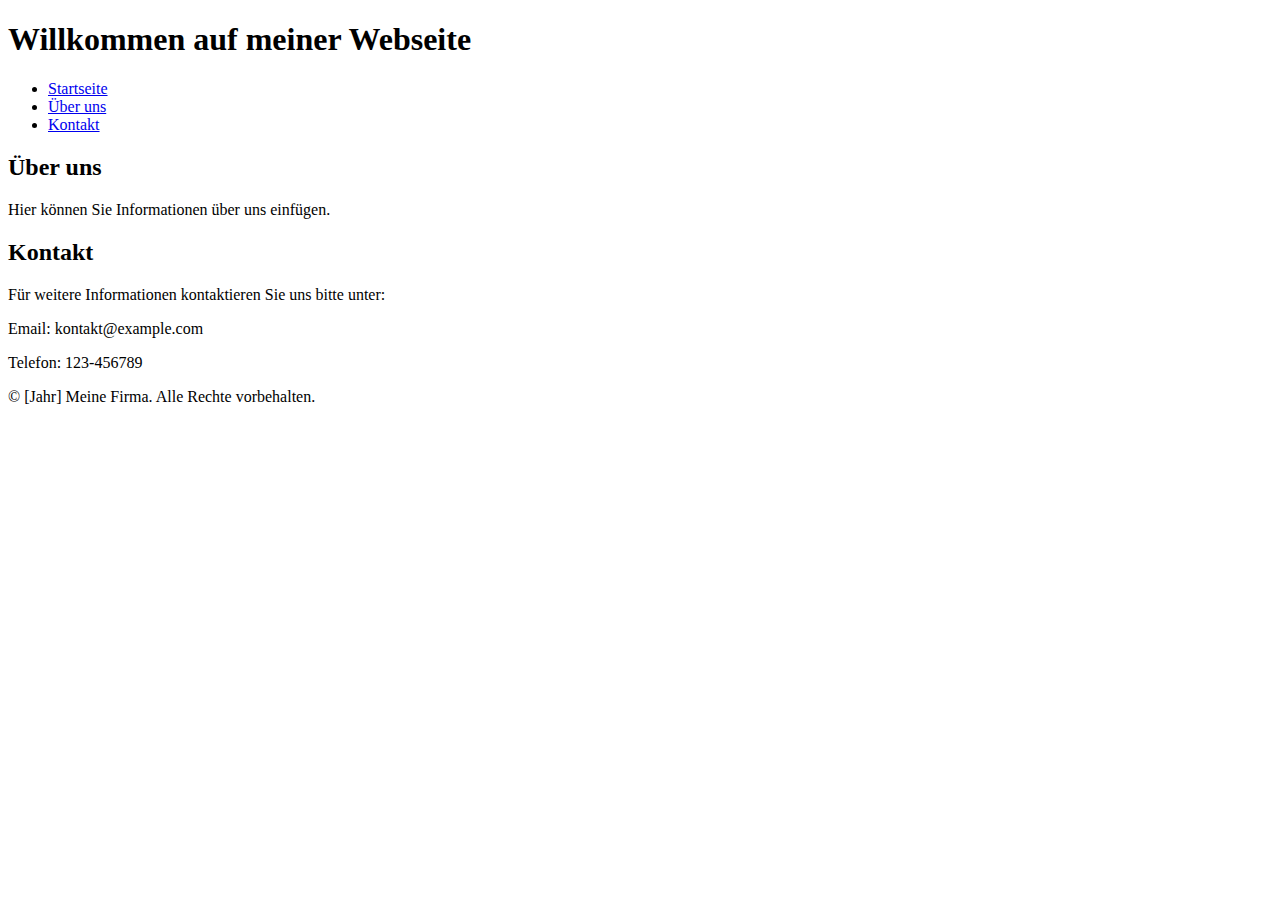
==== index.html @ 8eac7529 "Add index file" ====
<!DOCTYPE html>
<html>
<head>
    <title>Meine Webseite</title>
</head>
<body>
    <header>
        <h1>Willkommen auf meiner Webseite</h1>
    </header>
    
    <nav>
        <ul>
            <li><a href="#">Startseite</a></li>
            <li><a href="#">Über uns</a></li>
            <li><a href="#">Kontakt</a></li>
        </ul>
    </nav>
    
    <section>
        <h2>Über uns</h2>
        <p>Hier können Sie Informationen über uns einfügen.</p>
    </section>
    
    <section>
        <h2>Kontakt</h2>
        <p>Für weitere Informationen kontaktieren Sie uns bitte unter:</p>
        <p>Email: kontakt@example.com</p>
        <p>Telefon: 123-456789</p>
    </section>
    
    <footer>
        <p>&copy; [Jahr] Meine Firma. Alle Rechte vorbehalten.</p>
    </footer>
</body>
</html>
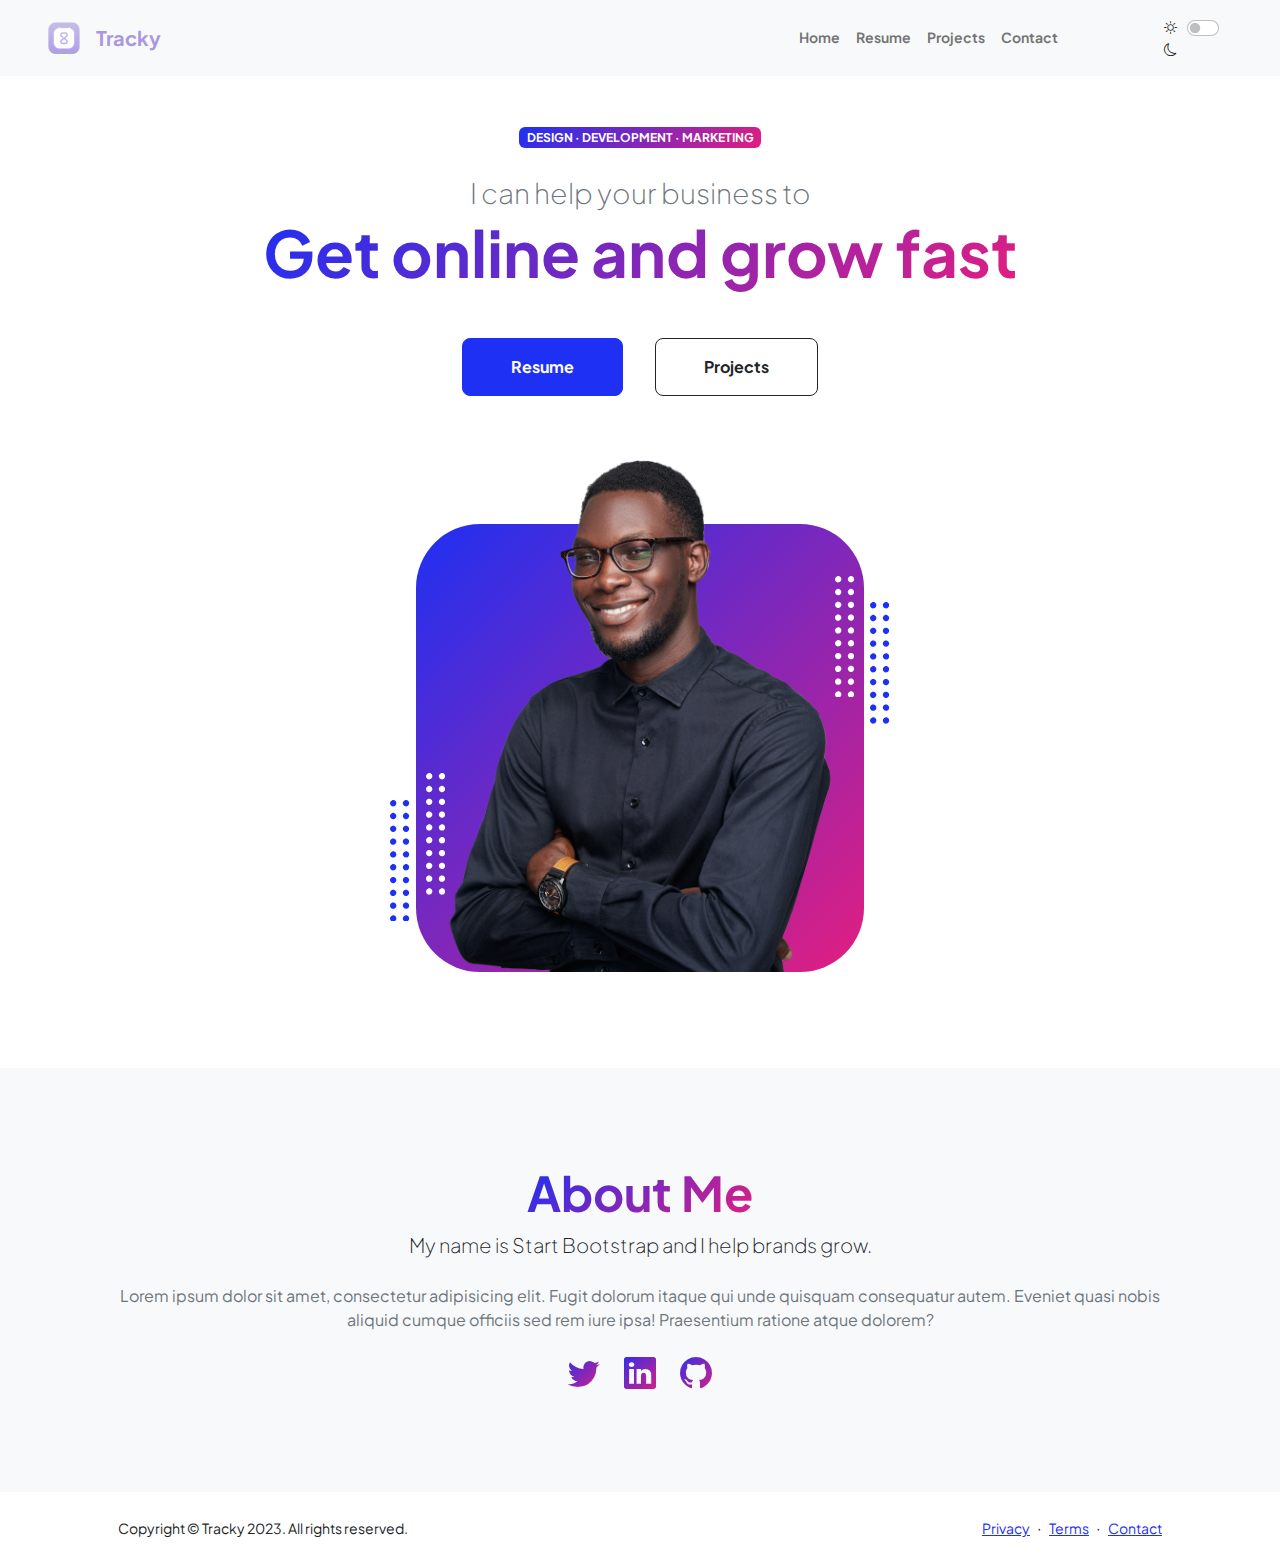
==== commit dbe25b5b: "chore: project structure with bs" ====
--- a/index.html
+++ b/index.html
@@ -1,35 +1,426 @@
 <!DOCTYPE html>
-<html>
+<html lang="en">
+
 <head>
-    <title>Meine Webseite</title>
+    <meta charset="utf-8" />
+    <meta name="viewport" content="width=device-width, initial-scale=1, shrink-to-fit=no" />
+    <meta name="Tracky" content="" />
+    <meta name="Daniel Filler" content="" />
+    <title>Tracky - Simple Time Tracking</title>
+    <!-- Favicon-->
+    <link rel="icon" type="image/x-icon" href="assets/icon/favicon.ico" />
+    <!-- Custom Google font-->
+    <link rel="preconnect" href="https://fonts.googleapis.com" />
+    <link rel="preconnect" href="https://fonts.gstatic.com" crossorigin />
+    <link
+        href="https://fonts.googleapis.com/css2?family=Plus+Jakarta+Sans:wght@100;200;300;400;500;600;700;800;900&amp;display=swap"
+        rel="stylesheet" />
+    <!-- Bootstrap icons-->
+    <link href="https://cdn.jsdelivr.net/npm/bootstrap-icons@1.8.1/font/bootstrap-icons.css" rel="stylesheet" />
+    <!-- Core theme CSS (includes Bootstrap)-->
+    <link href="css/styles.css" rel="stylesheet" />
 </head>
-<body>
-    <header>
-        <h1>Willkommen auf meiner Webseite</h1>
-    </header>
-    
-    <nav>
-        <ul>
-            <li><a href="#">Startseite</a></li>
-            <li><a href="#">Über uns</a></li>
-            <li><a href="#">Kontakt</a></li>
-        </ul>
-    </nav>
-    
-    <section>
-        <h2>Über uns</h2>
-        <p>Hier können Sie Informationen über uns einfügen.</p>
-    </section>
-    
-    <section>
-        <h2>Kontakt</h2>
-        <p>Für weitere Informationen kontaktieren Sie uns bitte unter:</p>
-        <p>Email: kontakt@example.com</p>
-        <p>Telefon: 123-456789</p>
-    </section>
-    
-    <footer>
-        <p>&copy; [Jahr] Meine Firma. Alle Rechte vorbehalten.</p>
+
+<body class="d-flex flex-column h-100">
+    <main class="flex-shrink-0">
+        <!-- Navigation-->
+        <nav class="navbar navbar-expand-lg navbar-light bg-light py-3">
+            <div class="container px-5">
+                <a href="index.html" class="pe-3">
+                    <img src="assets/icon/favicon-32x32.png" href="index.html" alt="Icon" />
+                </a>
+
+                <a class="navbar-brand" href="index.html">
+                    <span class="fw-bolder text-primary">Tracky</span>
+                </a>
+
+                <button class="navbar-toggler" type="button" data-bs-toggle="collapse"
+                    data-bs-target="#navbarSupportedContent" aria-controls="navbarSupportedContent"
+                    aria-expanded="false" aria-label="Toggle navigation"><span
+                        class="navbar-toggler-icon"></span></button>
+                <div class="collapse navbar-collapse" id="navbarSupportedContent">
+                    <ul class="navbar-nav ms-auto mb-2 mb-lg-0 small fw-bolder">
+                        <li class="nav-item"><a class="nav-link" href="index.html">Home</a></li>
+                        <li class="nav-item"><a class="nav-link" href="resume.html">Resume</a></li>
+                        <li class="nav-item"><a class="nav-link" href="projects.html">Projects</a></li>
+                        <li class="nav-item"><a class="nav-link" href="contact.html">Contact</a></li>
+                    </ul>
+                </div>
+            </div>
+
+            <div class="row gx-1 ms-auto align-items-center px-5">
+                <i class="col-sm bi bi-brightness-high" style="font-size: small;"></i>
+                <div class="col-sm form-check form-switch ms-2 mb-0">
+                    <input class="form-check-input" type="checkbox" role="switch" id="flexSwitchCheckDefault">
+                </div>
+                <i class="col-sm bi bi-moon" style="font-size: small;"></i>
+            </div>
+        </nav>
+
+        <!-- Header-->
+        <header class="py-5">
+            <div class="container px-5 pb-5">
+                <div class="row gx-5 align-items-center">
+                    <div class="col-xxl-5">
+                        <!-- Header text content-->
+                        <div class="text-center text-xxl-start">
+                            <div class="badge bg-gradient-primary-to-secondary text-white mb-4">
+                                <div class="text-uppercase">Design &middot; Development &middot; Marketing</div>
+                            </div>
+                            <div class="fs-3 fw-light text-muted">I can help your business to</div>
+                            <h1 class="display-3 fw-bolder mb-5"><span class="text-gradient d-inline">Get online and
+                                    grow fast</span></h1>
+                            <div
+                                class="d-grid gap-3 d-sm-flex justify-content-sm-center justify-content-xxl-start mb-3">
+                                <a class="btn btn-primary btn-lg px-5 py-3 me-sm-3 fs-6 fw-bolder"
+                                    href="resume.html">Resume</a>
+                                <a class="btn btn-outline-dark btn-lg px-5 py-3 fs-6 fw-bolder"
+                                    href="projects.html">Projects</a>
+                            </div>
+                        </div>
+                    </div>
+                    <div class="col-xxl-7">
+                        <!-- Header profile picture-->
+                        <div class="d-flex justify-content-center mt-5 mt-xxl-0">
+                            <div class="profile bg-gradient-primary-to-secondary">
+                                <!-- TIP: For best results, use a photo with a transparent background like the demo example below-->
+                                <!-- Watch a tutorial on how to do this on YouTube (link)-->
+                                <img class="profile-img" src="assets/profile.png" alt="..." />
+                                <div class="dots-1">
+                                    <!-- SVG Dots-->
+                                    <svg version="1.1" xmlns="http://www.w3.org/2000/svg"
+                                        xmlns:xlink="http://www.w3.org/1999/xlink" x="0px" y="0px"
+                                        viewBox="0 0 191.6 1215.4" style="enable-background: new 0 0 191.6 1215.4"
+                                        xml:space="preserve">
+                                        <g transform="translate(0.000000,1280.000000) scale(0.100000,-0.100000)">
+                                            <path
+                                                d="M227.7,12788.6c-105-35-200-141-222-248c-43-206,163-412,369-369c155,32,275,190,260,339c-11,105-90,213-190,262        C383.7,12801.6,289.7,12808.6,227.7,12788.6z">
+                                            </path>
+                                            <path
+                                                d="M1507.7,12788.6c-151-50-253-216-222-362c25-119,136-230,254-255c194-41,395,142,375,339c-11,105-90,213-190,262        C1663.7,12801.6,1569.7,12808.6,1507.7,12788.6z">
+                                            </path>
+                                            <path
+                                                d="M227.7,11508.6c-105-35-200-141-222-248c-43-206,163-412,369-369c155,32,275,190,260,339c-11,105-90,213-190,262        C383.7,11521.6,289.7,11528.6,227.7,11508.6z">
+                                            </path>
+                                            <path
+                                                d="M1507.7,11508.6c-151-50-253-216-222-362c25-119,136-230,254-255c194-41,395,142,375,339c-11,105-90,213-190,262        C1663.7,11521.6,1569.7,11528.6,1507.7,11508.6z">
+                                            </path>
+                                            <path
+                                                d="M227.7,10228.6c-105-35-200-141-222-248c-43-206,163-412,369-369c155,32,275,190,260,339c-11,105-90,213-190,262        C383.7,10241.6,289.7,10248.6,227.7,10228.6z">
+                                            </path>
+                                            <path
+                                                d="M1507.7,10228.6c-105-35-200-141-222-248c-43-206,163-412,369-369c155,32,275,190,260,339c-11,105-90,213-190,262        C1663.7,10241.6,1569.7,10248.6,1507.7,10228.6z">
+                                            </path>
+                                            <path
+                                                d="M227.7,8948.6c-105-35-200-141-222-248c-43-206,163-412,369-369c155,32,275,190,260,339c-11,105-90,213-190,262        C383.7,8961.6,289.7,8968.6,227.7,8948.6z">
+                                            </path>
+                                            <path
+                                                d="M1507.7,8948.6c-105-35-200-141-222-248c-43-206,163-412,369-369c155,32,275,190,260,339c-11,105-90,213-190,262        C1663.7,8961.6,1569.7,8968.6,1507.7,8948.6z">
+                                            </path>
+                                            <path
+                                                d="M227.7,7668.6c-105-35-200-141-222-248c-43-206,163-412,369-369c155,32,275,190,260,339c-11,105-90,213-190,262        C383.7,7681.6,289.7,7688.6,227.7,7668.6z">
+                                            </path>
+                                            <path
+                                                d="M1507.7,7668.6c-105-35-200-141-222-248c-43-206,163-412,369-369c155,32,275,190,260,339c-11,105-90,213-190,262        C1663.7,7681.6,1569.7,7688.6,1507.7,7668.6z">
+                                            </path>
+                                            <path
+                                                d="M227.7,6388.6c-105-35-200-141-222-248c-43-206,163-412,369-369c155,32,275,190,260,339c-11,105-90,213-190,262        C383.7,6401.6,289.7,6408.6,227.7,6388.6z">
+                                            </path>
+                                            <path
+                                                d="M1507.7,6388.6c-105-35-200-141-222-248c-43-206,163-412,369-369c155,32,275,190,260,339c-11,105-90,213-190,262        C1663.7,6401.6,1569.7,6408.6,1507.7,6388.6z">
+                                            </path>
+                                            <path
+                                                d="M227.7,5108.6c-105-35-200-141-222-248c-43-206,163-412,369-369c155,32,275,190,260,339c-11,105-90,213-190,262        C383.7,5121.6,289.7,5128.6,227.7,5108.6z">
+                                            </path>
+                                            <path
+                                                d="M1507.7,5108.6c-105-35-200-141-222-248c-43-206,163-412,369-369c155,32,275,190,260,339c-11,105-90,213-190,262        C1663.7,5121.6,1569.7,5128.6,1507.7,5108.6z">
+                                            </path>
+                                            <path
+                                                d="M227.7,3828.6c-105-35-200-141-222-248c-43-206,163-412,369-369c155,32,275,190,260,339c-11,105-90,213-190,262        C383.7,3841.6,289.7,3848.6,227.7,3828.6z">
+                                            </path>
+                                            <path
+                                                d="M1507.7,3828.6c-105-35-200-141-222-248c-43-206,163-412,369-369c155,32,275,190,260,339c-11,105-90,213-190,262        C1663.7,3841.6,1569.7,3848.6,1507.7,3828.6z">
+                                            </path>
+                                            <path
+                                                d="M227.7,2548.6c-105-35-200-141-222-248c-43-206,163-412,369-369c155,32,275,190,260,339c-11,105-90,213-190,262        C383.7,2561.6,289.7,2568.6,227.7,2548.6z">
+                                            </path>
+                                            <path
+                                                d="M1507.7,2548.6c-105-35-200-141-222-248c-43-206,163-412,369-369c155,32,275,190,260,339c-11,105-90,213-190,262        C1663.7,2561.6,1569.7,2568.6,1507.7,2548.6z">
+                                            </path>
+                                            <path
+                                                d="M227.7,1268.6c-105-35-200-141-222-248c-43-206,163-412,369-369c155,32,275,190,260,339c-11,105-90,213-190,262        C383.7,1281.6,289.7,1288.6,227.7,1268.6z">
+                                            </path>
+                                            <path
+                                                d="M1507.7,1268.6c-105-35-200-141-222-248c-43-206,163-412,369-369c155,32,275,190,260,339c-11,105-90,213-190,262        C1663.7,1281.6,1569.7,1288.6,1507.7,1268.6z">
+                                            </path>
+                                        </g>
+                                    </svg>
+                                    <!-- END of SVG dots-->
+                                </div>
+                                <div class="dots-2">
+                                    <!-- SVG Dots-->
+                                    <svg version="1.1" xmlns="http://www.w3.org/2000/svg"
+                                        xmlns:xlink="http://www.w3.org/1999/xlink" x="0px" y="0px"
+                                        viewBox="0 0 191.6 1215.4" style="enable-background: new 0 0 191.6 1215.4"
+                                        xml:space="preserve">
+                                        <g transform="translate(0.000000,1280.000000) scale(0.100000,-0.100000)">
+                                            <path
+                                                d="M227.7,12788.6c-105-35-200-141-222-248c-43-206,163-412,369-369c155,32,275,190,260,339c-11,105-90,213-190,262        C383.7,12801.6,289.7,12808.6,227.7,12788.6z">
+                                            </path>
+                                            <path
+                                                d="M1507.7,12788.6c-151-50-253-216-222-362c25-119,136-230,254-255c194-41,395,142,375,339c-11,105-90,213-190,262        C1663.7,12801.6,1569.7,12808.6,1507.7,12788.6z">
+                                            </path>
+                                            <path
+                                                d="M227.7,11508.6c-105-35-200-141-222-248c-43-206,163-412,369-369c155,32,275,190,260,339c-11,105-90,213-190,262        C383.7,11521.6,289.7,11528.6,227.7,11508.6z">
+                                            </path>
+                                            <path
+                                                d="M1507.7,11508.6c-151-50-253-216-222-362c25-119,136-230,254-255c194-41,395,142,375,339c-11,105-90,213-190,262        C1663.7,11521.6,1569.7,11528.6,1507.7,11508.6z">
+                                            </path>
+                                            <path
+                                                d="M227.7,10228.6c-105-35-200-141-222-248c-43-206,163-412,369-369c155,32,275,190,260,339c-11,105-90,213-190,262        C383.7,10241.6,289.7,10248.6,227.7,10228.6z">
+                                            </path>
+                                            <path
+                                                d="M1507.7,10228.6c-105-35-200-141-222-248c-43-206,163-412,369-369c155,32,275,190,260,339c-11,105-90,213-190,262        C1663.7,10241.6,1569.7,10248.6,1507.7,10228.6z">
+                                            </path>
+                                            <path
+                                                d="M227.7,8948.6c-105-35-200-141-222-248c-43-206,163-412,369-369c155,32,275,190,260,339c-11,105-90,213-190,262        C383.7,8961.6,289.7,8968.6,227.7,8948.6z">
+                                            </path>
+                                            <path
+                                                d="M1507.7,8948.6c-105-35-200-141-222-248c-43-206,163-412,369-369c155,32,275,190,260,339c-11,105-90,213-190,262        C1663.7,8961.6,1569.7,8968.6,1507.7,8948.6z">
+                                            </path>
+                                            <path
+                                                d="M227.7,7668.6c-105-35-200-141-222-248c-43-206,163-412,369-369c155,32,275,190,260,339c-11,105-90,213-190,262        C383.7,7681.6,289.7,7688.6,227.7,7668.6z">
+                                            </path>
+                                            <path
+                                                d="M1507.7,7668.6c-105-35-200-141-222-248c-43-206,163-412,369-369c155,32,275,190,260,339c-11,105-90,213-190,262        C1663.7,7681.6,1569.7,7688.6,1507.7,7668.6z">
+                                            </path>
+                                            <path
+                                                d="M227.7,6388.6c-105-35-200-141-222-248c-43-206,163-412,369-369c155,32,275,190,260,339c-11,105-90,213-190,262        C383.7,6401.6,289.7,6408.6,227.7,6388.6z">
+                                            </path>
+                                            <path
+                                                d="M1507.7,6388.6c-105-35-200-141-222-248c-43-206,163-412,369-369c155,32,275,190,260,339c-11,105-90,213-190,262        C1663.7,6401.6,1569.7,6408.6,1507.7,6388.6z">
+                                            </path>
+                                            <path
+                                                d="M227.7,5108.6c-105-35-200-141-222-248c-43-206,163-412,369-369c155,32,275,190,260,339c-11,105-90,213-190,262        C383.7,5121.6,289.7,5128.6,227.7,5108.6z">
+                                            </path>
+                                            <path
+                                                d="M1507.7,5108.6c-105-35-200-141-222-248c-43-206,163-412,369-369c155,32,275,190,260,339c-11,105-90,213-190,262        C1663.7,5121.6,1569.7,5128.6,1507.7,5108.6z">
+                                            </path>
+                                            <path
+                                                d="M227.7,3828.6c-105-35-200-141-222-248c-43-206,163-412,369-369c155,32,275,190,260,339c-11,105-90,213-190,262        C383.7,3841.6,289.7,3848.6,227.7,3828.6z">
+                                            </path>
+                                            <path
+                                                d="M1507.7,3828.6c-105-35-200-141-222-248c-43-206,163-412,369-369c155,32,275,190,260,339c-11,105-90,213-190,262        C1663.7,3841.6,1569.7,3848.6,1507.7,3828.6z">
+                                            </path>
+                                            <path
+                                                d="M227.7,2548.6c-105-35-200-141-222-248c-43-206,163-412,369-369c155,32,275,190,260,339c-11,105-90,213-190,262        C383.7,2561.6,289.7,2568.6,227.7,2548.6z">
+                                            </path>
+                                            <path
+                                                d="M1507.7,2548.6c-105-35-200-141-222-248c-43-206,163-412,369-369c155,32,275,190,260,339c-11,105-90,213-190,262        C1663.7,2561.6,1569.7,2568.6,1507.7,2548.6z">
+                                            </path>
+                                            <path
+                                                d="M227.7,1268.6c-105-35-200-141-222-248c-43-206,163-412,369-369c155,32,275,190,260,339c-11,105-90,213-190,262        C383.7,1281.6,289.7,1288.6,227.7,1268.6z">
+                                            </path>
+                                            <path
+                                                d="M1507.7,1268.6c-105-35-200-141-222-248c-43-206,163-412,369-369c155,32,275,190,260,339c-11,105-90,213-190,262        C1663.7,1281.6,1569.7,1288.6,1507.7,1268.6z">
+                                            </path>
+                                        </g>
+                                    </svg>
+                                    <!-- END of SVG dots-->
+                                </div>
+                                <div class="dots-3">
+                                    <!-- SVG Dots-->
+                                    <svg version="1.1" xmlns="http://www.w3.org/2000/svg"
+                                        xmlns:xlink="http://www.w3.org/1999/xlink" x="0px" y="0px"
+                                        viewBox="0 0 191.6 1215.4" style="enable-background: new 0 0 191.6 1215.4"
+                                        xml:space="preserve">
+                                        <g transform="translate(0.000000,1280.000000) scale(0.100000,-0.100000)">
+                                            <path
+                                                d="M227.7,12788.6c-105-35-200-141-222-248c-43-206,163-412,369-369c155,32,275,190,260,339c-11,105-90,213-190,262        C383.7,12801.6,289.7,12808.6,227.7,12788.6z">
+                                            </path>
+                                            <path
+                                                d="M1507.7,12788.6c-151-50-253-216-222-362c25-119,136-230,254-255c194-41,395,142,375,339c-11,105-90,213-190,262        C1663.7,12801.6,1569.7,12808.6,1507.7,12788.6z">
+                                            </path>
+                                            <path
+                                                d="M227.7,11508.6c-105-35-200-141-222-248c-43-206,163-412,369-369c155,32,275,190,260,339c-11,105-90,213-190,262        C383.7,11521.6,289.7,11528.6,227.7,11508.6z">
+                                            </path>
+                                            <path
+                                                d="M1507.7,11508.6c-151-50-253-216-222-362c25-119,136-230,254-255c194-41,395,142,375,339c-11,105-90,213-190,262        C1663.7,11521.6,1569.7,11528.6,1507.7,11508.6z">
+                                            </path>
+                                            <path
+                                                d="M227.7,10228.6c-105-35-200-141-222-248c-43-206,163-412,369-369c155,32,275,190,260,339c-11,105-90,213-190,262        C383.7,10241.6,289.7,10248.6,227.7,10228.6z">
+                                            </path>
+                                            <path
+                                                d="M1507.7,10228.6c-105-35-200-141-222-248c-43-206,163-412,369-369c155,32,275,190,260,339c-11,105-90,213-190,262        C1663.7,10241.6,1569.7,10248.6,1507.7,10228.6z">
+                                            </path>
+                                            <path
+                                                d="M227.7,8948.6c-105-35-200-141-222-248c-43-206,163-412,369-369c155,32,275,190,260,339c-11,105-90,213-190,262        C383.7,8961.6,289.7,8968.6,227.7,8948.6z">
+                                            </path>
+                                            <path
+                                                d="M1507.7,8948.6c-105-35-200-141-222-248c-43-206,163-412,369-369c155,32,275,190,260,339c-11,105-90,213-190,262        C1663.7,8961.6,1569.7,8968.6,1507.7,8948.6z">
+                                            </path>
+                                            <path
+                                                d="M227.7,7668.6c-105-35-200-141-222-248c-43-206,163-412,369-369c155,32,275,190,260,339c-11,105-90,213-190,262        C383.7,7681.6,289.7,7688.6,227.7,7668.6z">
+                                            </path>
+                                            <path
+                                                d="M1507.7,7668.6c-105-35-200-141-222-248c-43-206,163-412,369-369c155,32,275,190,260,339c-11,105-90,213-190,262        C1663.7,7681.6,1569.7,7688.6,1507.7,7668.6z">
+                                            </path>
+                                            <path
+                                                d="M227.7,6388.6c-105-35-200-141-222-248c-43-206,163-412,369-369c155,32,275,190,260,339c-11,105-90,213-190,262        C383.7,6401.6,289.7,6408.6,227.7,6388.6z">
+                                            </path>
+                                            <path
+                                                d="M1507.7,6388.6c-105-35-200-141-222-248c-43-206,163-412,369-369c155,32,275,190,260,339c-11,105-90,213-190,262        C1663.7,6401.6,1569.7,6408.6,1507.7,6388.6z">
+                                            </path>
+                                            <path
+                                                d="M227.7,5108.6c-105-35-200-141-222-248c-43-206,163-412,369-369c155,32,275,190,260,339c-11,105-90,213-190,262        C383.7,5121.6,289.7,5128.6,227.7,5108.6z">
+                                            </path>
+                                            <path
+                                                d="M1507.7,5108.6c-105-35-200-141-222-248c-43-206,163-412,369-369c155,32,275,190,260,339c-11,105-90,213-190,262        C1663.7,5121.6,1569.7,5128.6,1507.7,5108.6z">
+                                            </path>
+                                            <path
+                                                d="M227.7,3828.6c-105-35-200-141-222-248c-43-206,163-412,369-369c155,32,275,190,260,339c-11,105-90,213-190,262        C383.7,3841.6,289.7,3848.6,227.7,3828.6z">
+                                            </path>
+                                            <path
+                                                d="M1507.7,3828.6c-105-35-200-141-222-248c-43-206,163-412,369-369c155,32,275,190,260,339c-11,105-90,213-190,262        C1663.7,3841.6,1569.7,3848.6,1507.7,3828.6z">
+                                            </path>
+                                            <path
+                                                d="M227.7,2548.6c-105-35-200-141-222-248c-43-206,163-412,369-369c155,32,275,190,260,339c-11,105-90,213-190,262        C383.7,2561.6,289.7,2568.6,227.7,2548.6z">
+                                            </path>
+                                            <path
+                                                d="M1507.7,2548.6c-105-35-200-141-222-248c-43-206,163-412,369-369c155,32,275,190,260,339c-11,105-90,213-190,262        C1663.7,2561.6,1569.7,2568.6,1507.7,2548.6z">
+                                            </path>
+                                            <path
+                                                d="M227.7,1268.6c-105-35-200-141-222-248c-43-206,163-412,369-369c155,32,275,190,260,339c-11,105-90,213-190,262        C383.7,1281.6,289.7,1288.6,227.7,1268.6z">
+                                            </path>
+                                            <path
+                                                d="M1507.7,1268.6c-105-35-200-141-222-248c-43-206,163-412,369-369c155,32,275,190,260,339c-11,105-90,213-190,262        C1663.7,1281.6,1569.7,1288.6,1507.7,1268.6z">
+                                            </path>
+                                        </g>
+                                    </svg>
+                                    <!-- END of SVG dots-->
+                                </div>
+                                <div class="dots-4">
+                                    <!-- SVG Dots-->
+                                    <svg version="1.1" xmlns="http://www.w3.org/2000/svg"
+                                        xmlns:xlink="http://www.w3.org/1999/xlink" x="0px" y="0px"
+                                        viewBox="0 0 191.6 1215.4" style="enable-background: new 0 0 191.6 1215.4"
+                                        xml:space="preserve">
+                                        <g transform="translate(0.000000,1280.000000) scale(0.100000,-0.100000)">
+                                            <path
+                                                d="M227.7,12788.6c-105-35-200-141-222-248c-43-206,163-412,369-369c155,32,275,190,260,339c-11,105-90,213-190,262        C383.7,12801.6,289.7,12808.6,227.7,12788.6z">
+                                            </path>
+                                            <path
+                                                d="M1507.7,12788.6c-151-50-253-216-222-362c25-119,136-230,254-255c194-41,395,142,375,339c-11,105-90,213-190,262        C1663.7,12801.6,1569.7,12808.6,1507.7,12788.6z">
+                                            </path>
+                                            <path
+                                                d="M227.7,11508.6c-105-35-200-141-222-248c-43-206,163-412,369-369c155,32,275,190,260,339c-11,105-90,213-190,262        C383.7,11521.6,289.7,11528.6,227.7,11508.6z">
+                                            </path>
+                                            <path
+                                                d="M1507.7,11508.6c-151-50-253-216-222-362c25-119,136-230,254-255c194-41,395,142,375,339c-11,105-90,213-190,262        C1663.7,11521.6,1569.7,11528.6,1507.7,11508.6z">
+                                            </path>
+                                            <path
+                                                d="M227.7,10228.6c-105-35-200-141-222-248c-43-206,163-412,369-369c155,32,275,190,260,339c-11,105-90,213-190,262        C383.7,10241.6,289.7,10248.6,227.7,10228.6z">
+                                            </path>
+                                            <path
+                                                d="M1507.7,10228.6c-105-35-200-141-222-248c-43-206,163-412,369-369c155,32,275,190,260,339c-11,105-90,213-190,262        C1663.7,10241.6,1569.7,10248.6,1507.7,10228.6z">
+                                            </path>
+                                            <path
+                                                d="M227.7,8948.6c-105-35-200-141-222-248c-43-206,163-412,369-369c155,32,275,190,260,339c-11,105-90,213-190,262        C383.7,8961.6,289.7,8968.6,227.7,8948.6z">
+                                            </path>
+                                            <path
+                                                d="M1507.7,8948.6c-105-35-200-141-222-248c-43-206,163-412,369-369c155,32,275,190,260,339c-11,105-90,213-190,262        C1663.7,8961.6,1569.7,8968.6,1507.7,8948.6z">
+                                            </path>
+                                            <path
+                                                d="M227.7,7668.6c-105-35-200-141-222-248c-43-206,163-412,369-369c155,32,275,190,260,339c-11,105-90,213-190,262        C383.7,7681.6,289.7,7688.6,227.7,7668.6z">
+                                            </path>
+                                            <path
+                                                d="M1507.7,7668.6c-105-35-200-141-222-248c-43-206,163-412,369-369c155,32,275,190,260,339c-11,105-90,213-190,262        C1663.7,7681.6,1569.7,7688.6,1507.7,7668.6z">
+                                            </path>
+                                            <path
+                                                d="M227.7,6388.6c-105-35-200-141-222-248c-43-206,163-412,369-369c155,32,275,190,260,339c-11,105-90,213-190,262        C383.7,6401.6,289.7,6408.6,227.7,6388.6z">
+                                            </path>
+                                            <path
+                                                d="M1507.7,6388.6c-105-35-200-141-222-248c-43-206,163-412,369-369c155,32,275,190,260,339c-11,105-90,213-190,262        C1663.7,6401.6,1569.7,6408.6,1507.7,6388.6z">
+                                            </path>
+                                            <path
+                                                d="M227.7,5108.6c-105-35-200-141-222-248c-43-206,163-412,369-369c155,32,275,190,260,339c-11,105-90,213-190,262        C383.7,5121.6,289.7,5128.6,227.7,5108.6z">
+                                            </path>
+                                            <path
+                                                d="M1507.7,5108.6c-105-35-200-141-222-248c-43-206,163-412,369-369c155,32,275,190,260,339c-11,105-90,213-190,262        C1663.7,5121.6,1569.7,5128.6,1507.7,5108.6z">
+                                            </path>
+                                            <path
+                                                d="M227.7,3828.6c-105-35-200-141-222-248c-43-206,163-412,369-369c155,32,275,190,260,339c-11,105-90,213-190,262        C383.7,3841.6,289.7,3848.6,227.7,3828.6z">
+                                            </path>
+                                            <path
+                                                d="M1507.7,3828.6c-105-35-200-141-222-248c-43-206,163-412,369-369c155,32,275,190,260,339c-11,105-90,213-190,262        C1663.7,3841.6,1569.7,3848.6,1507.7,3828.6z">
+                                            </path>
+                                            <path
+                                                d="M227.7,2548.6c-105-35-200-141-222-248c-43-206,163-412,369-369c155,32,275,190,260,339c-11,105-90,213-190,262        C383.7,2561.6,289.7,2568.6,227.7,2548.6z">
+                                            </path>
+                                            <path
+                                                d="M1507.7,2548.6c-105-35-200-141-222-248c-43-206,163-412,369-369c155,32,275,190,260,339c-11,105-90,213-190,262        C1663.7,2561.6,1569.7,2568.6,1507.7,2548.6z">
+                                            </path>
+                                            <path
+                                                d="M227.7,1268.6c-105-35-200-141-222-248c-43-206,163-412,369-369c155,32,275,190,260,339c-11,105-90,213-190,262        C383.7,1281.6,289.7,1288.6,227.7,1268.6z">
+                                            </path>
+                                            <path
+                                                d="M1507.7,1268.6c-105-35-200-141-222-248c-43-206,163-412,369-369c155,32,275,190,260,339c-11,105-90,213-190,262        C1663.7,1281.6,1569.7,1288.6,1507.7,1268.6z">
+                                            </path>
+                                        </g>
+                                    </svg>
+                                    <!-- END of SVG dots-->
+                                </div>
+                            </div>
+                        </div>
+                    </div>
+                </div>
+            </div>
+        </header>
+
+        <!-- About Section-->
+        <section class="bg-light py-5">
+            <div class="container px-5">
+                <div class="row gx-5 justify-content-center">
+                    <div class="col-xxl-8">
+                        <div class="text-center my-5">
+                            <h2 class="display-5 fw-bolder"><span class="text-gradient d-inline">About Me</span></h2>
+                            <p class="lead fw-light mb-4">My name is Start Bootstrap and I help brands grow.</p>
+                            <p class="text-muted">Lorem ipsum dolor sit amet, consectetur adipisicing elit. Fugit
+                                dolorum itaque qui unde quisquam consequatur autem. Eveniet quasi nobis aliquid cumque
+                                officiis sed rem iure ipsa! Praesentium ratione atque dolorem?</p>
+                            <div class="d-flex justify-content-center fs-2 gap-4">
+                                <a class="text-gradient" href="#!"><i class="bi bi-twitter"></i></a>
+                                <a class="text-gradient" href="#!"><i class="bi bi-linkedin"></i></a>
+                                <a class="text-gradient" href="#!"><i class="bi bi-github"></i></a>
+                            </div>
+                        </div>
+                    </div>
+                </div>
+            </div>
+        </section>
+    </main>
+    <!-- Footer-->
+    <footer class="bg-white py-4 mt-auto">
+        <div class="container px-5">
+            <div class="row align-items-center justify-content-between flex-column flex-sm-row">
+                <div class="col-auto">
+                    <div class="small m-0">Copyright &copy; Tracky 2023. All rights reserved.</div>
+                </div>
+                <div class="col-auto">
+                    <a class="small" href="#!">Privacy</a>
+                    <span class="mx-1">&middot;</span>
+                    <a class="small" href="#!">Terms</a>
+                    <span class="mx-1">&middot;</span>
+                    <a class="small" href="#!">Contact</a>
+                </div>
+            </div>
+        </div>
     </footer>
+
+    <!-- Bootstrap core JS-->
+    <script src="https://cdn.jsdelivr.net/npm/bootstrap@5.2.3/dist/js/bootstrap.bundle.min.js"></script>
+    <!-- Core theme JS-->
+    <script src="js/scripts.js"></script>
 </body>
+
 </html>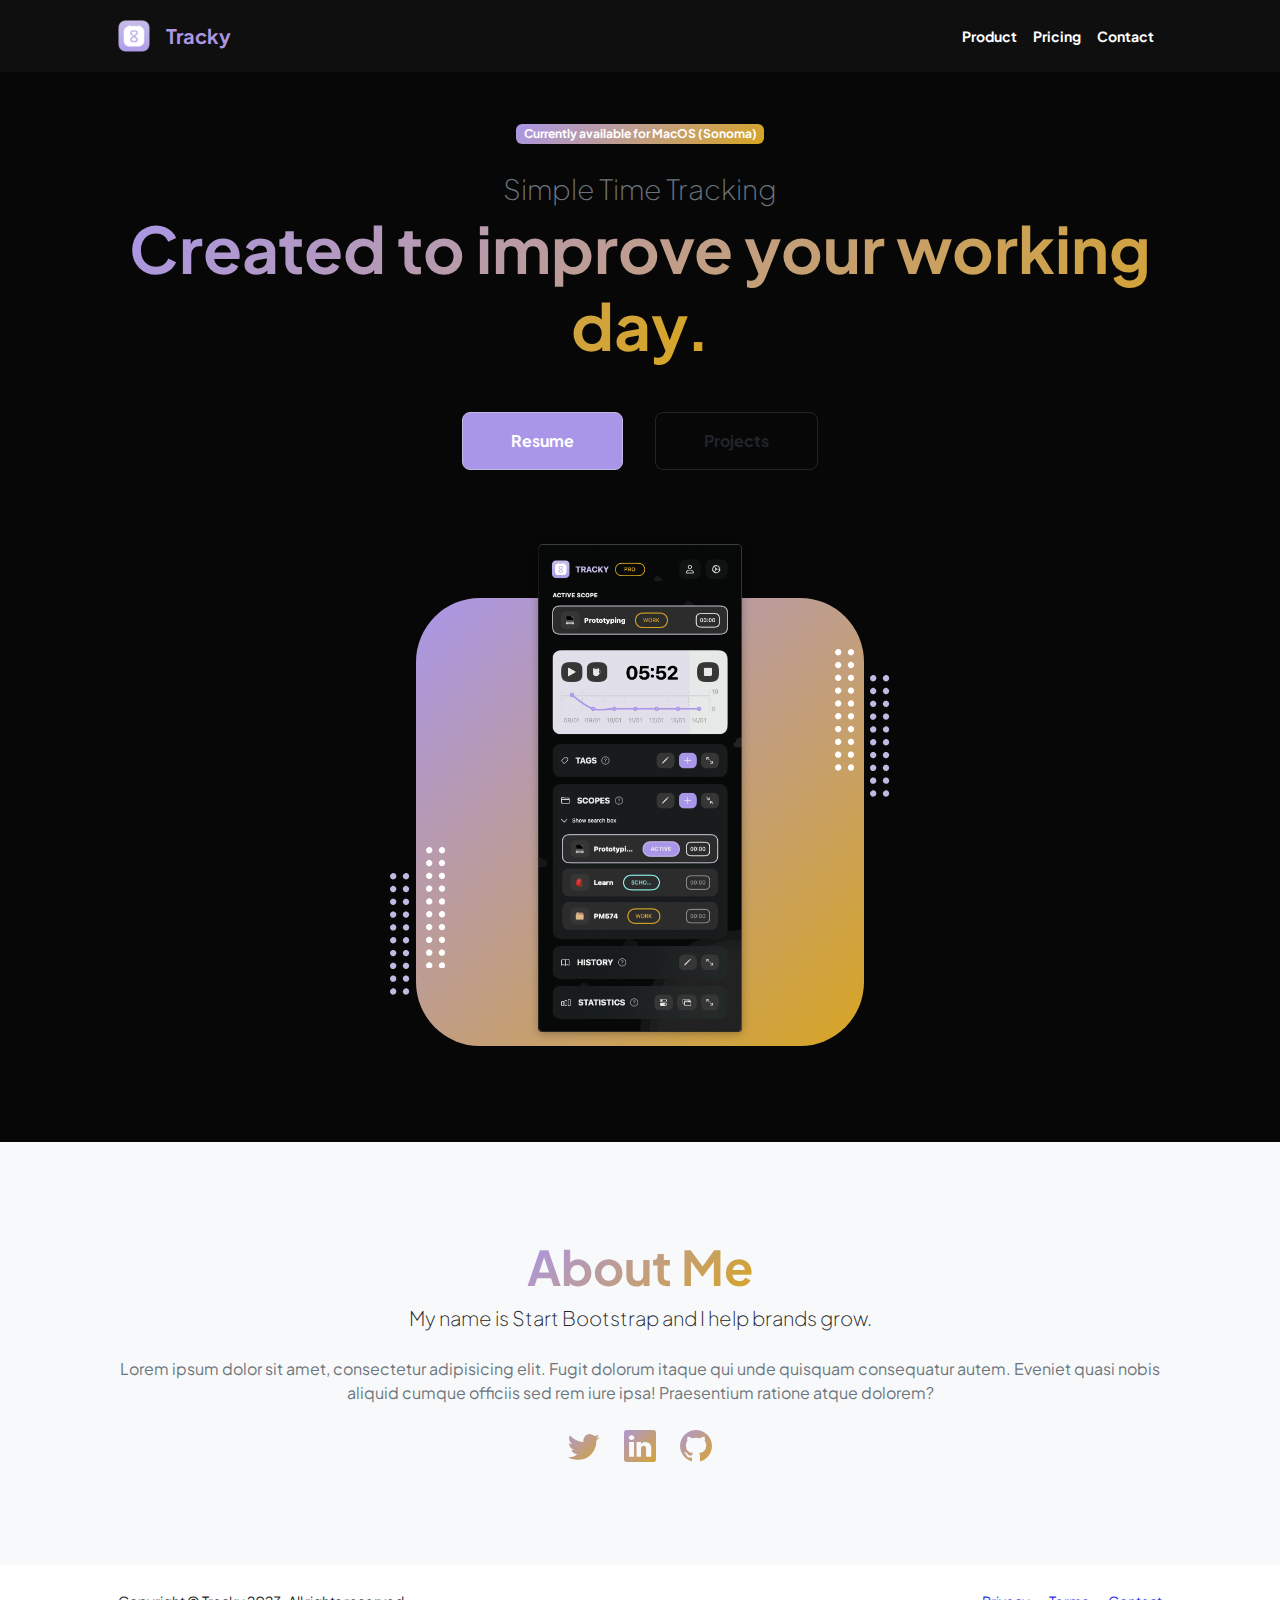
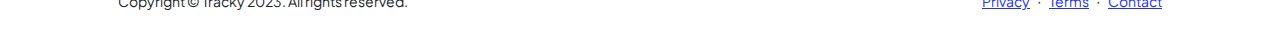
==== commit 69b2d7ba: "chore: add dark mode" ====
--- a/index.html
+++ b/index.html
@@ -4,8 +4,10 @@
 <head>
     <meta charset="utf-8" />
     <meta name="viewport" content="width=device-width, initial-scale=1, shrink-to-fit=no" />
-    <meta name="Tracky" content="" />
-    <meta name="Daniel Filler" content="" />
+    <meta name="description"
+        content="Tracky is a simple time tracker, created to make your personal working day easier. Use the MacOS application to track your personal time for your scopes." />
+    <meta name="keywords" content="MacOS, Time Tracking, Menubar, Application" />
+    <meta name="author" content="Daniel Filler" />
     <title>Tracky - Simple Time Tracking</title>
     <!-- Favicon-->
     <link rel="icon" type="image/x-icon" href="assets/icon/favicon.ico" />
@@ -24,37 +26,40 @@
 <body class="d-flex flex-column h-100">
     <main class="flex-shrink-0">
         <!-- Navigation-->
-        <nav class="navbar navbar-expand-lg navbar-light bg-light py-3">
+        <nav class="navbar navbar-expand-lg navbar-dark py-3">
             <div class="container px-5">
-                <a href="index.html" class="pe-3">
-                    <img src="assets/icon/favicon-32x32.png" href="index.html" alt="Icon" />
-                </a>
-
-                <a class="navbar-brand" href="index.html">
-                    <span class="fw-bolder text-primary">Tracky</span>
-                </a>
+                <div class="row gx-3 align-items-center">
+                    <a href="index.html" class="col">
+                        <img src="assets/icon/favicon-32x32.png" href="index.html" alt="Icon" />
+                    </a>
+
+                    <a class="col navbar-brand" href="index.html">
+                        <span class="fw-bolder text-primary">Tracky</span>
+                    </a>
+                </div>
 
                 <button class="navbar-toggler" type="button" data-bs-toggle="collapse"
                     data-bs-target="#navbarSupportedContent" aria-controls="navbarSupportedContent"
-                    aria-expanded="false" aria-label="Toggle navigation"><span
-                        class="navbar-toggler-icon"></span></button>
+                    aria-expanded="false" aria-label="Toggle navigation">
+                    <span class="navbar-toggler-icon"></span>
+                </button>
+
                 <div class="collapse navbar-collapse" id="navbarSupportedContent">
                     <ul class="navbar-nav ms-auto mb-2 mb-lg-0 small fw-bolder">
-                        <li class="nav-item"><a class="nav-link" href="index.html">Home</a></li>
-                        <li class="nav-item"><a class="nav-link" href="resume.html">Resume</a></li>
-                        <li class="nav-item"><a class="nav-link" href="projects.html">Projects</a></li>
-                        <li class="nav-item"><a class="nav-link" href="contact.html">Contact</a></li>
+                        <li class="nav-item"><a class="nav-link" href="index.html">Product</a></li>
+                        <li class="nav-item"><a class="nav-link" href="resume.html">Pricing</a></li>
+                        <li class="nav-item"><a class="nav-link" href="projects.html">Contact</a></li>
                     </ul>
                 </div>
             </div>
 
-            <div class="row gx-1 ms-auto align-items-center px-5">
-                <i class="col-sm bi bi-brightness-high" style="font-size: small;"></i>
-                <div class="col-sm form-check form-switch ms-2 mb-0">
+            <!-- <div class="d-none d-lg-flex flex-nowrap row gx-1 mx-auto align-items-center px-5">
+                <i class="col bi bi-brightness-high" style="font-size: small;"></i>
+                <div class="col form-check form-switch ms-2 mb-0">
                     <input class="form-check-input" type="checkbox" role="switch" id="flexSwitchCheckDefault">
                 </div>
-                <i class="col-sm bi bi-moon" style="font-size: small;"></i>
-            </div>
+                <i class="col bi bi-moon" style="font-size: small;"></i>
+            </div> -->
         </nav>
 
         <!-- Header-->
@@ -65,11 +70,11 @@
                         <!-- Header text content-->
                         <div class="text-center text-xxl-start">
                             <div class="badge bg-gradient-primary-to-secondary text-white mb-4">
-                                <div class="text-uppercase">Design &middot; Development &middot; Marketing</div>
+                                <div>Currently available for MacOS (Sonoma)</div>
                             </div>
-                            <div class="fs-3 fw-light text-muted">I can help your business to</div>
-                            <h1 class="display-3 fw-bolder mb-5"><span class="text-gradient d-inline">Get online and
-                                    grow fast</span></h1>
+                            <div class="fs-3 fw-light text-muted">Simple Time Tracking</div>
+                            <h1 class="display-3 fw-bolder mb-5"><span class="text-gradient d-inline">Created to
+                                    improve your working day.</span></h1>
                             <div
                                 class="d-grid gap-3 d-sm-flex justify-content-sm-center justify-content-xxl-start mb-3">
                                 <a class="btn btn-primary btn-lg px-5 py-3 me-sm-3 fs-6 fw-bolder"
@@ -85,7 +90,7 @@
                             <div class="profile bg-gradient-primary-to-secondary">
                                 <!-- TIP: For best results, use a photo with a transparent background like the demo example below-->
                                 <!-- Watch a tutorial on how to do this on YouTube (link)-->
-                                <img class="profile-img" src="assets/profile.png" alt="..." />
+                                <img class="profile-img" src="assets/images/screen1.png" alt="..." />
                                 <div class="dots-1">
                                     <!-- SVG Dots-->
                                     <svg version="1.1" xmlns="http://www.w3.org/2000/svg"
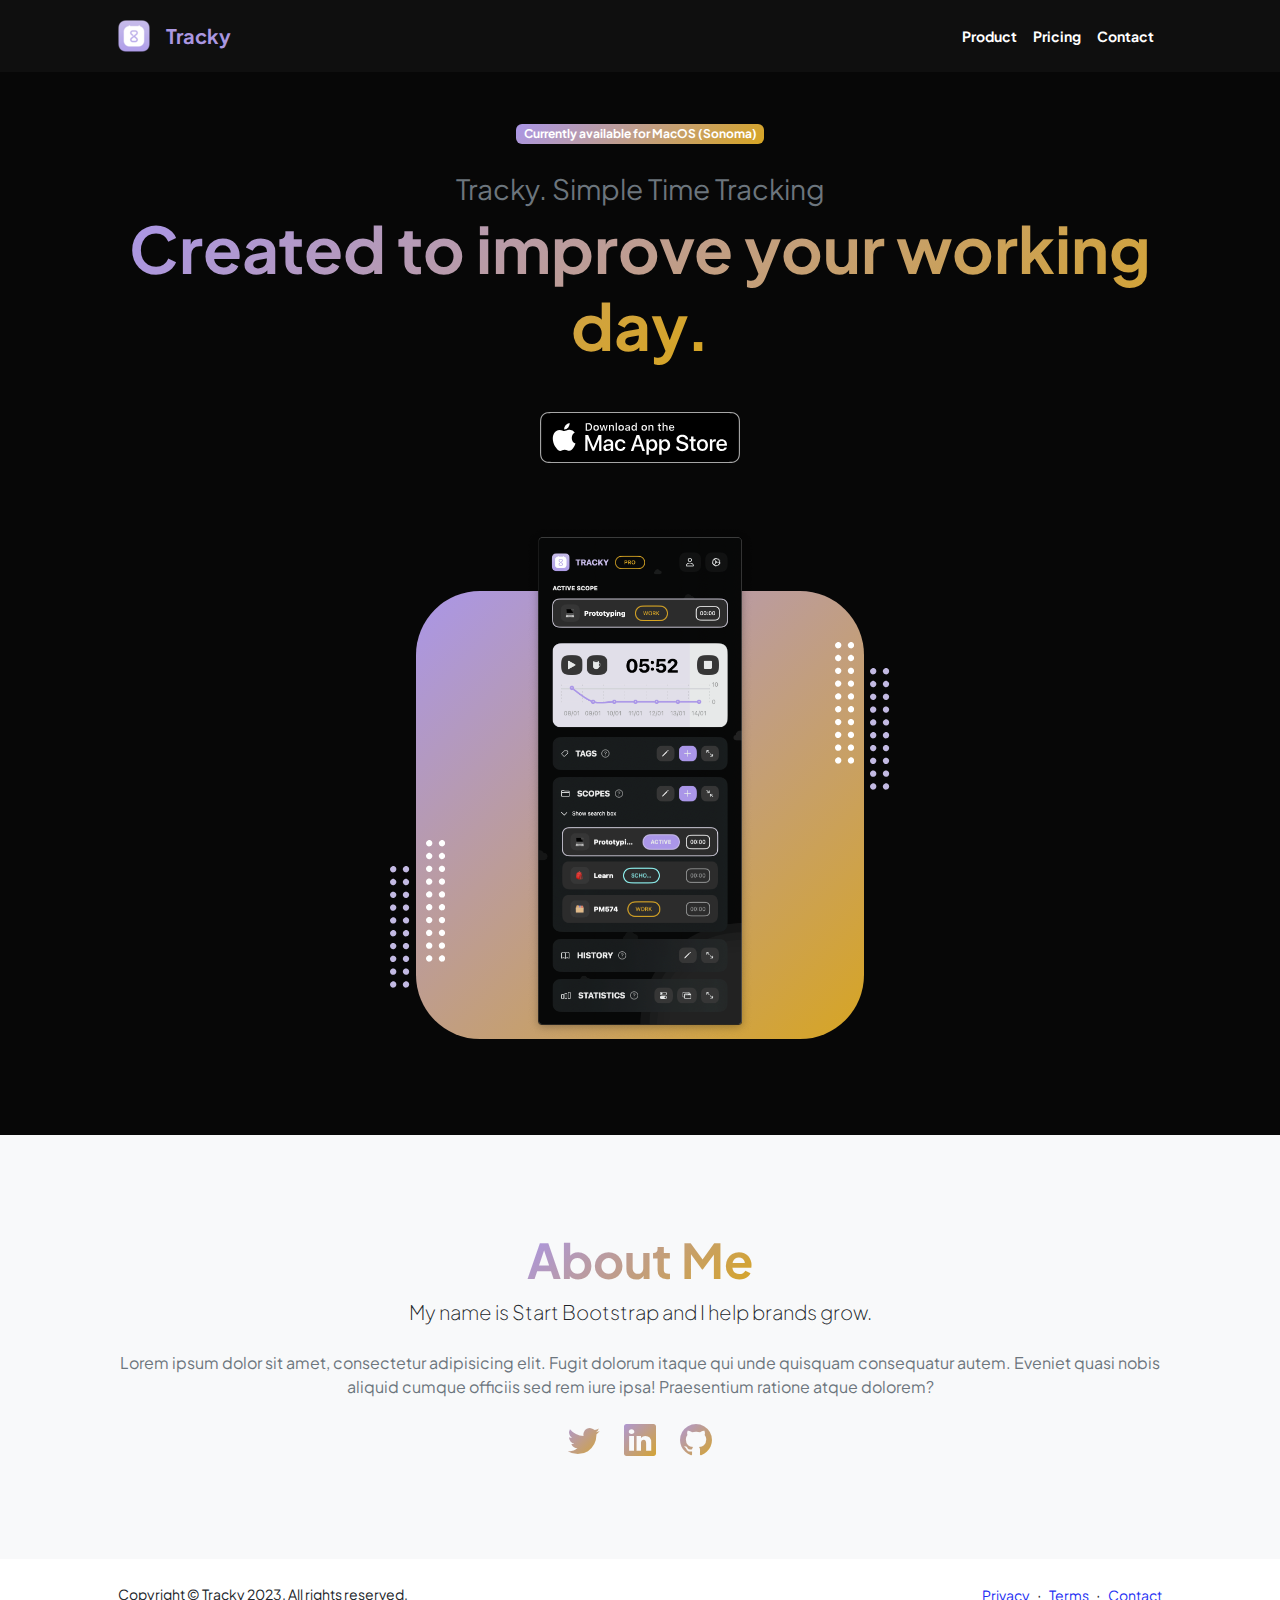
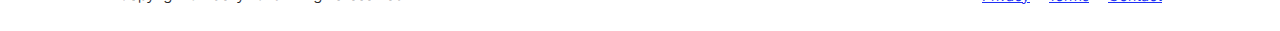
==== commit 02b95204: "chore: add appstore btn" ====
--- a/index.html
+++ b/index.html
@@ -72,15 +72,15 @@
                             <div class="badge bg-gradient-primary-to-secondary text-white mb-4">
                                 <div>Currently available for MacOS (Sonoma)</div>
                             </div>
-                            <div class="fs-3 fw-light text-muted">Simple Time Tracking</div>
+                            <div class="fs-3 text-muted">Tracky. Simple Time Tracking</div>
                             <h1 class="display-3 fw-bolder mb-5"><span class="text-gradient d-inline">Created to
                                     improve your working day.</span></h1>
                             <div
                                 class="d-grid gap-3 d-sm-flex justify-content-sm-center justify-content-xxl-start mb-3">
-                                <a class="btn btn-primary btn-lg px-5 py-3 me-sm-3 fs-6 fw-bolder"
-                                    href="resume.html">Resume</a>
-                                <a class="btn btn-outline-dark btn-lg px-5 py-3 fs-6 fw-bolder"
-                                    href="projects.html">Projects</a>
+                                <a href="/" tabIndex="0">
+                                    <img class="btn-appstore" width="200" height="auto" src="assets/images/appstore.svg"
+                                        alt="Download on Mac App Store" />
+                                </a>
                             </div>
                         </div>
                     </div>
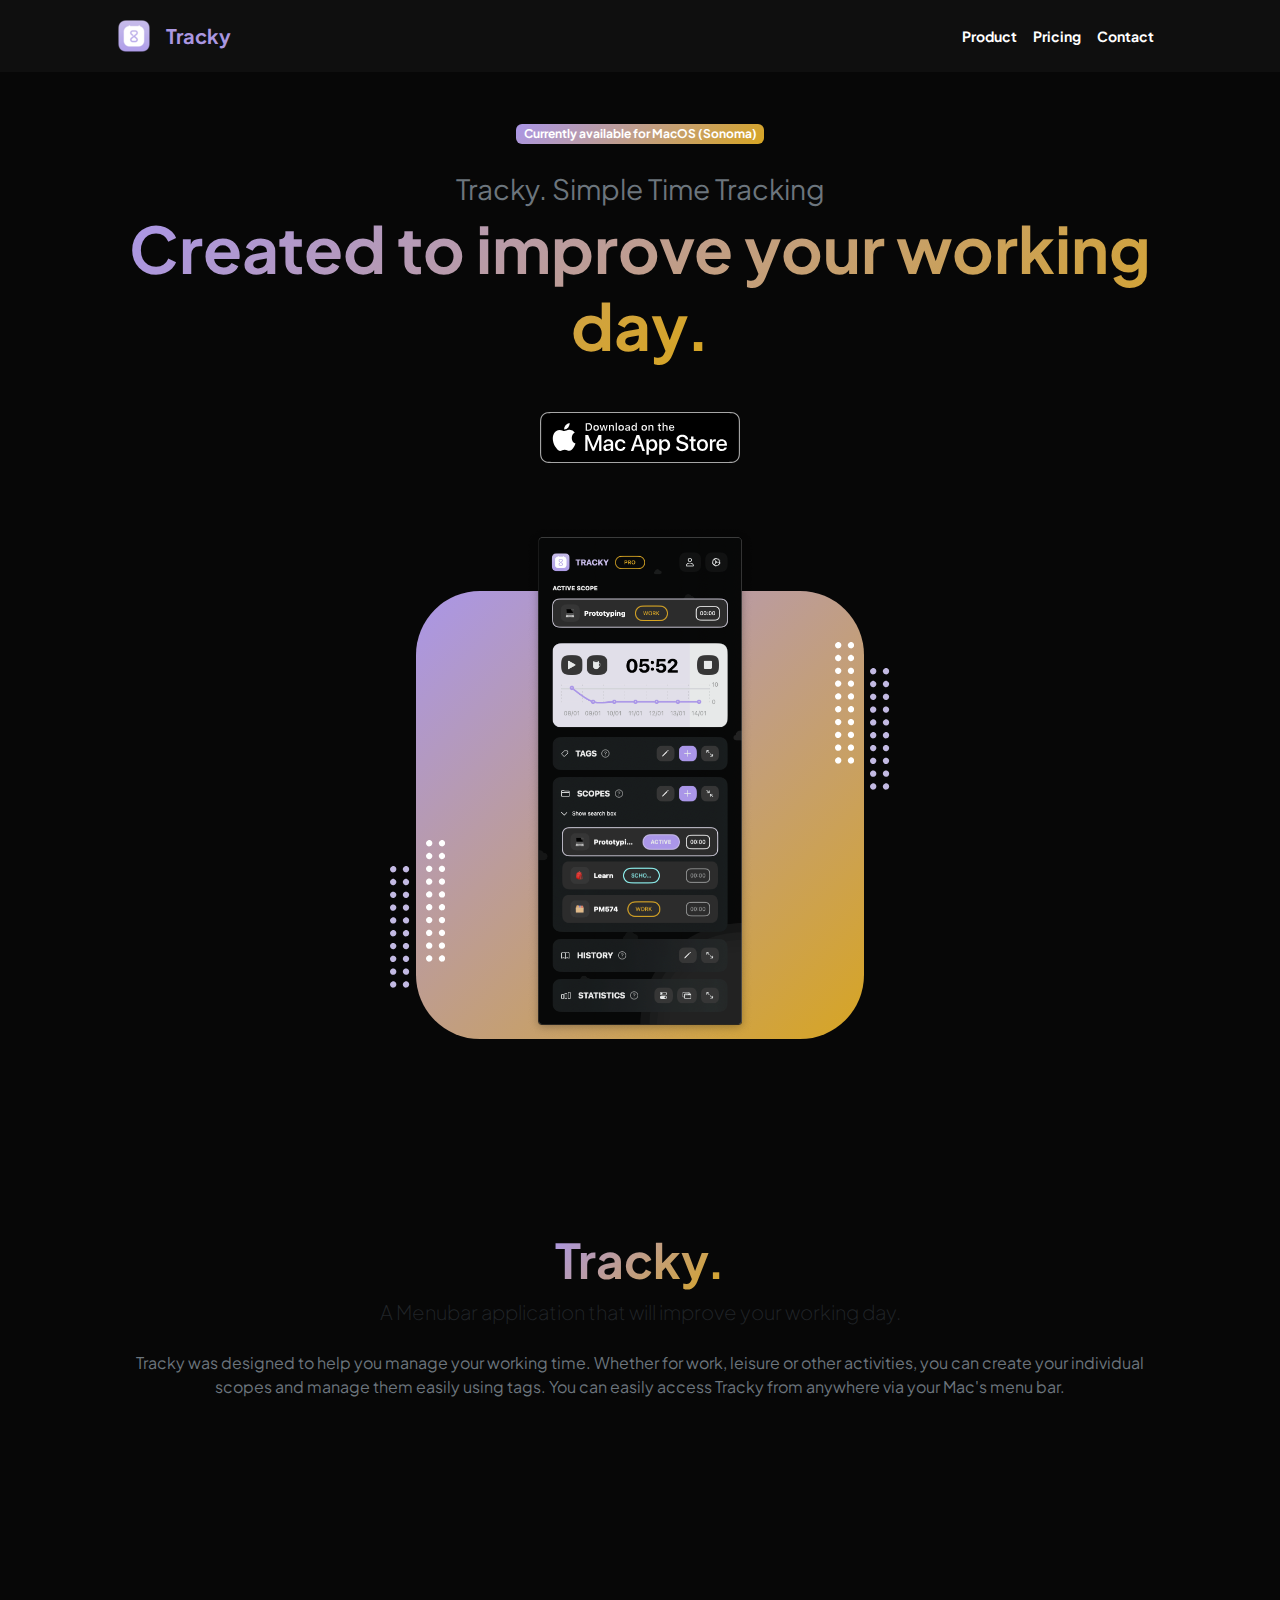
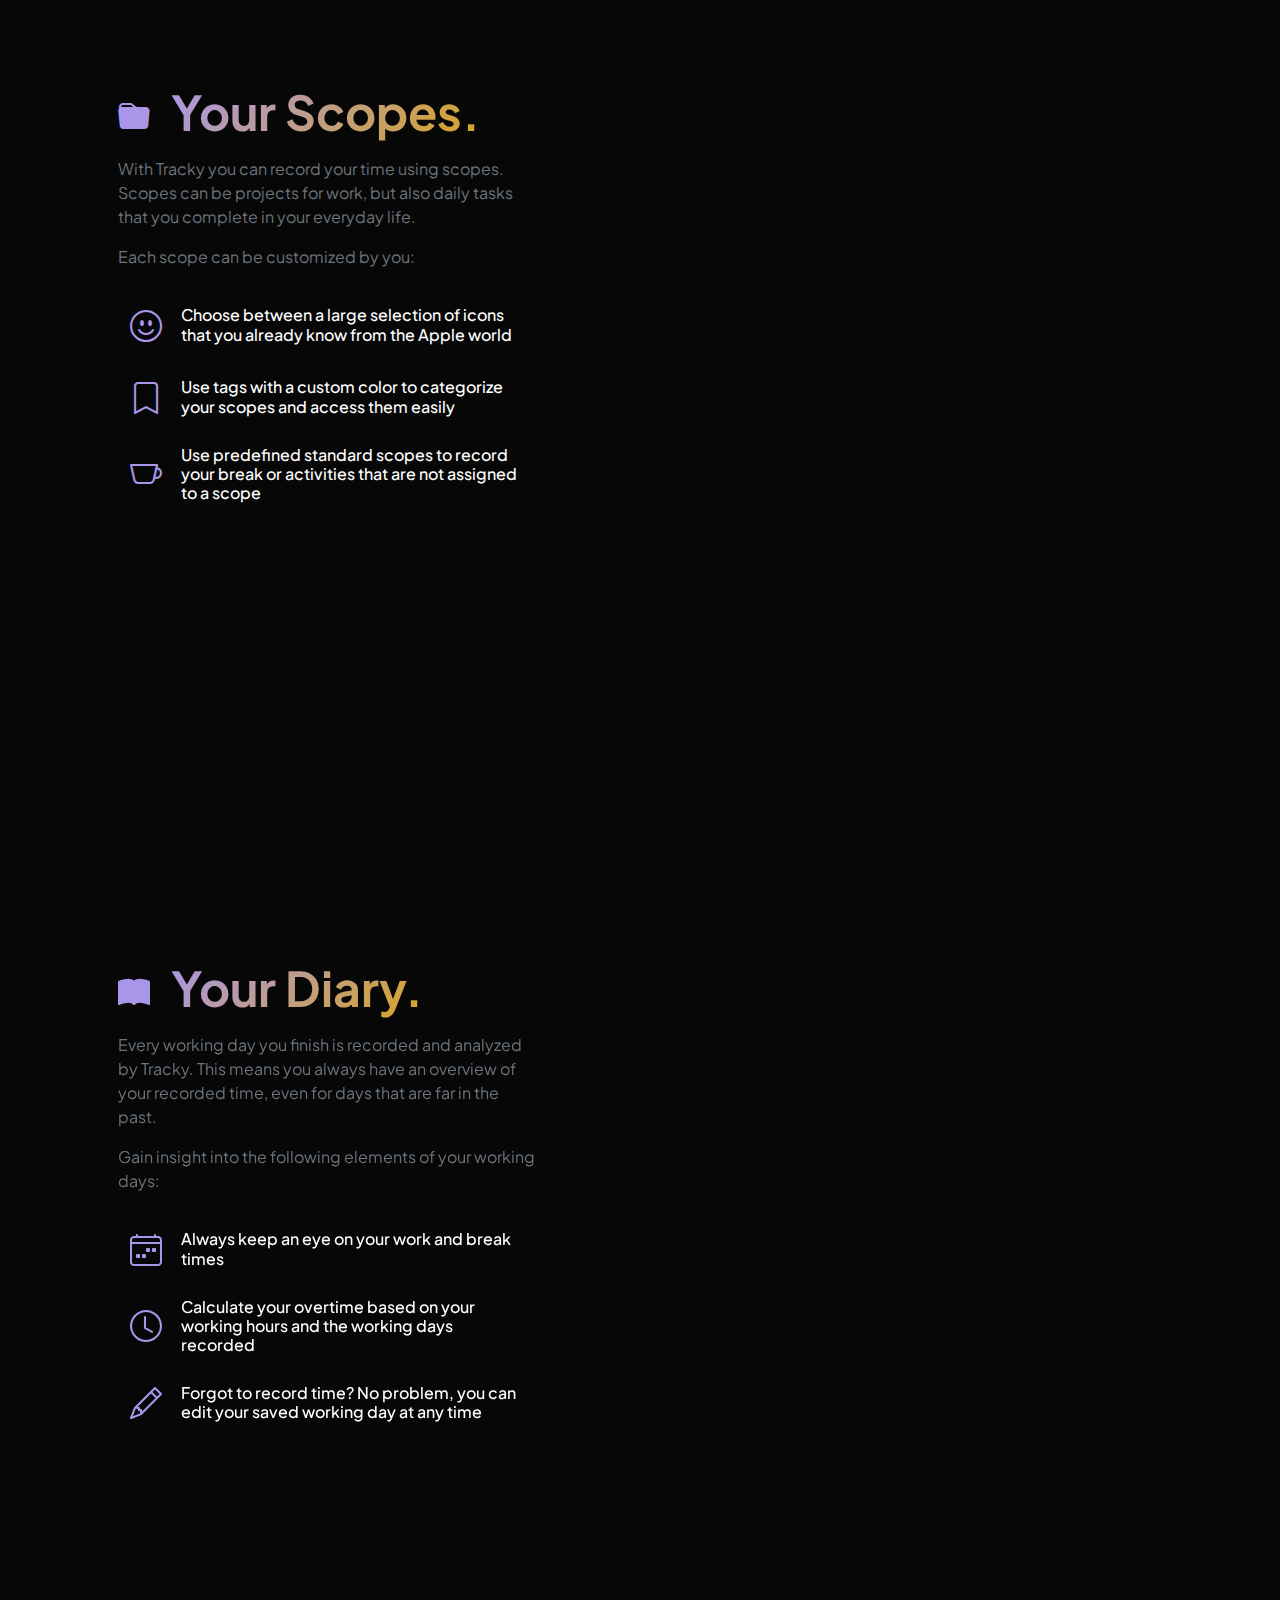
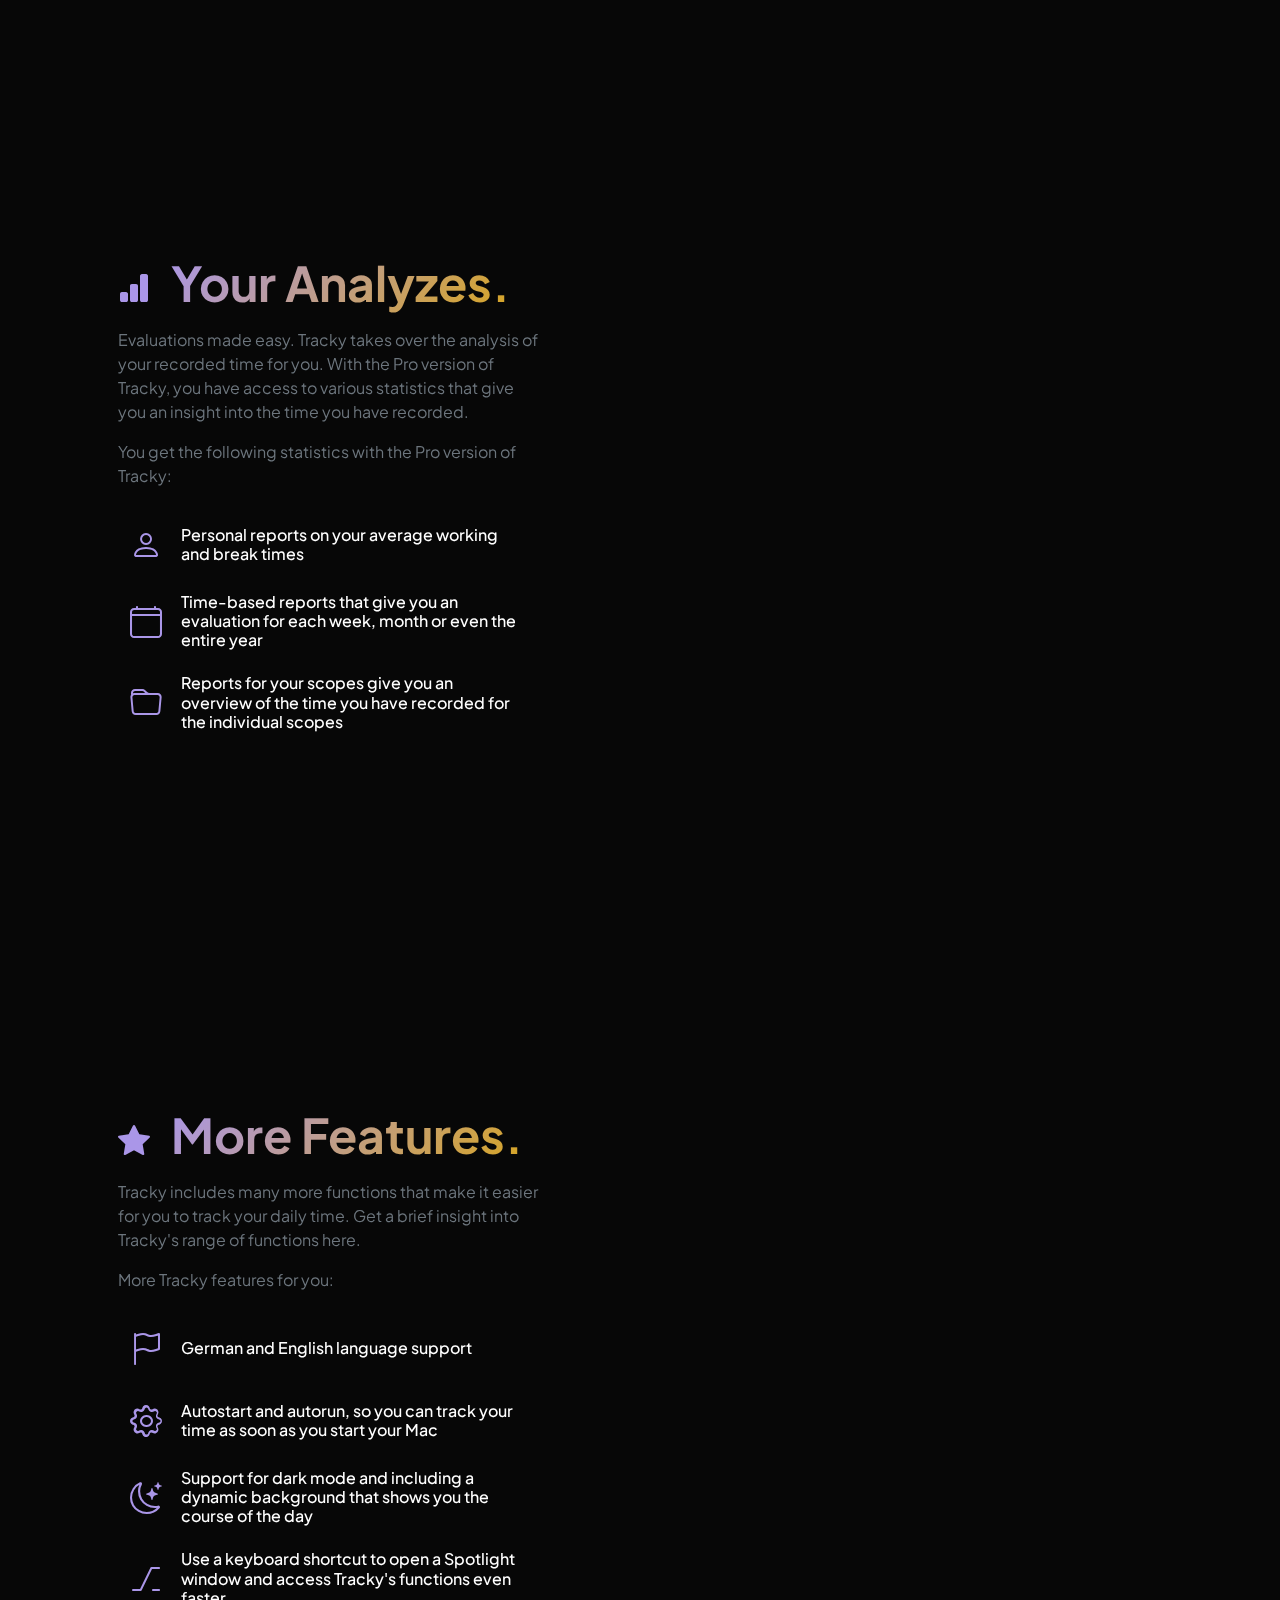
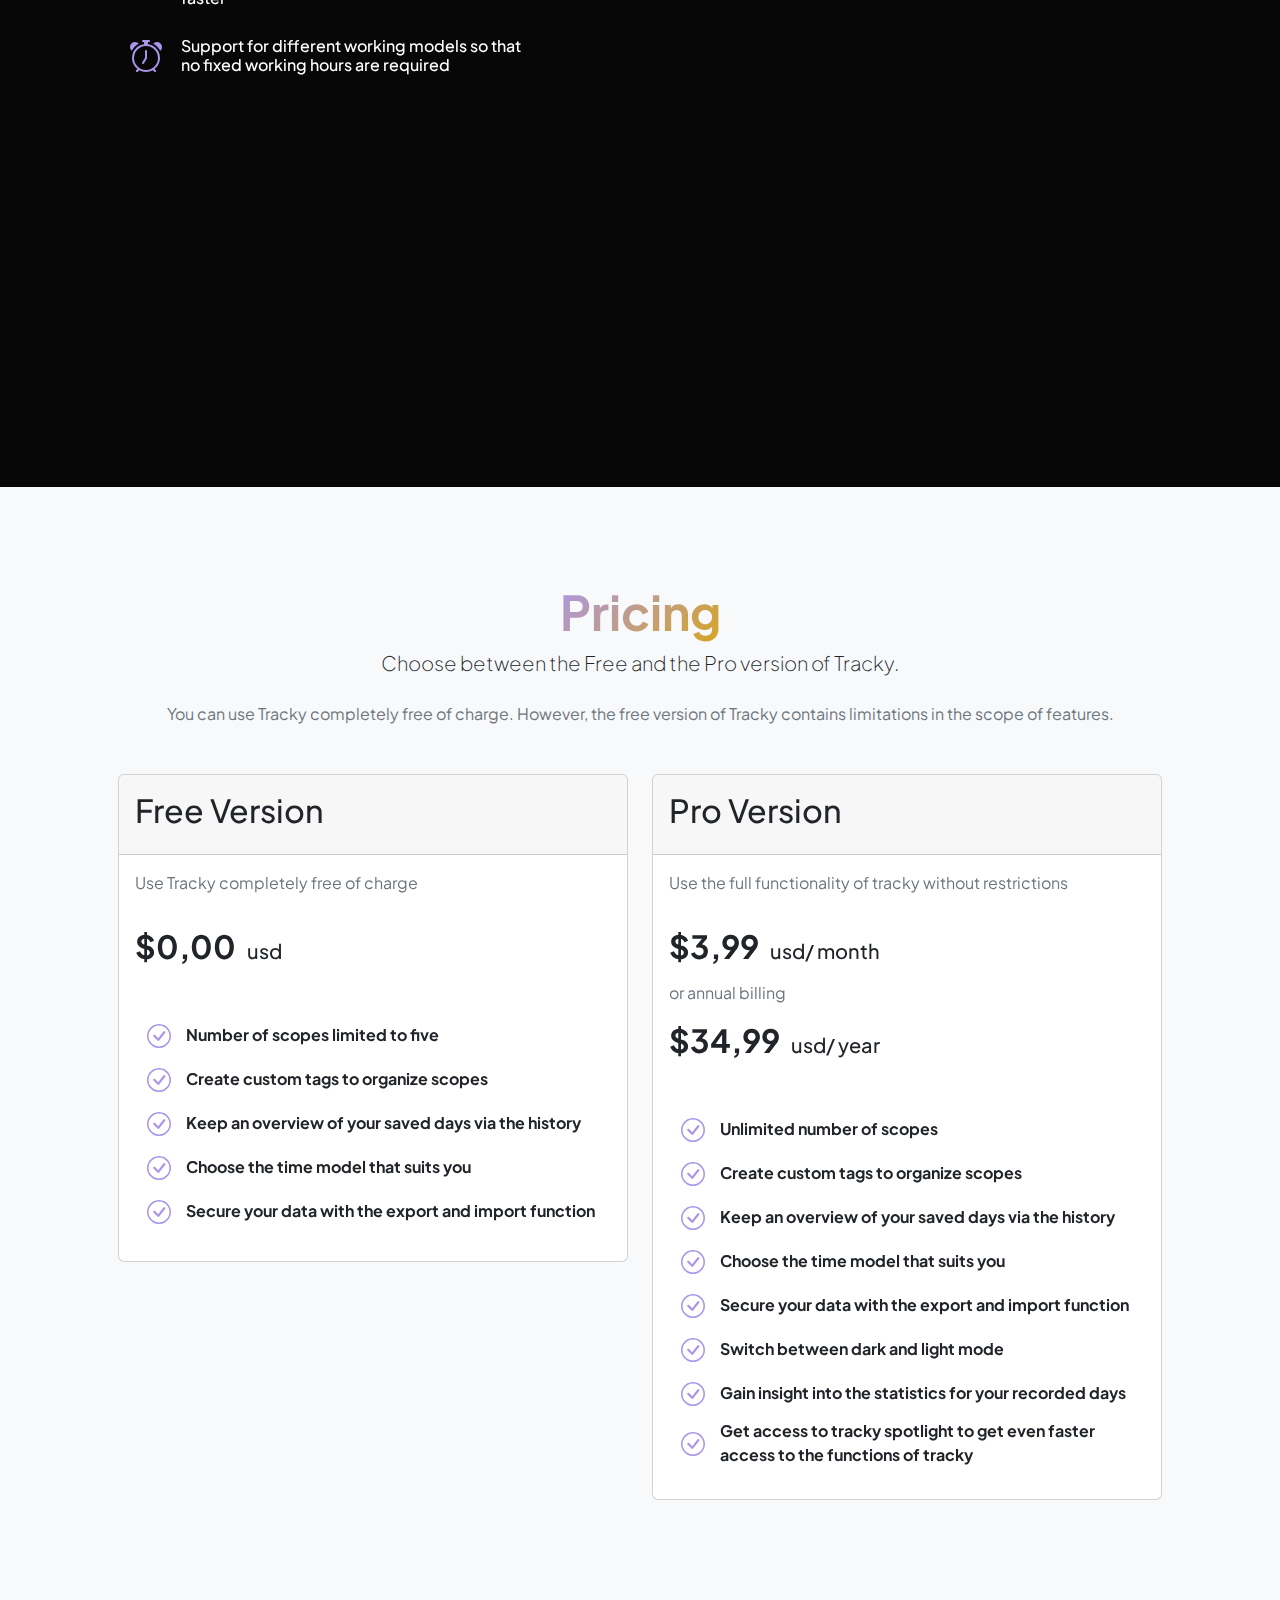
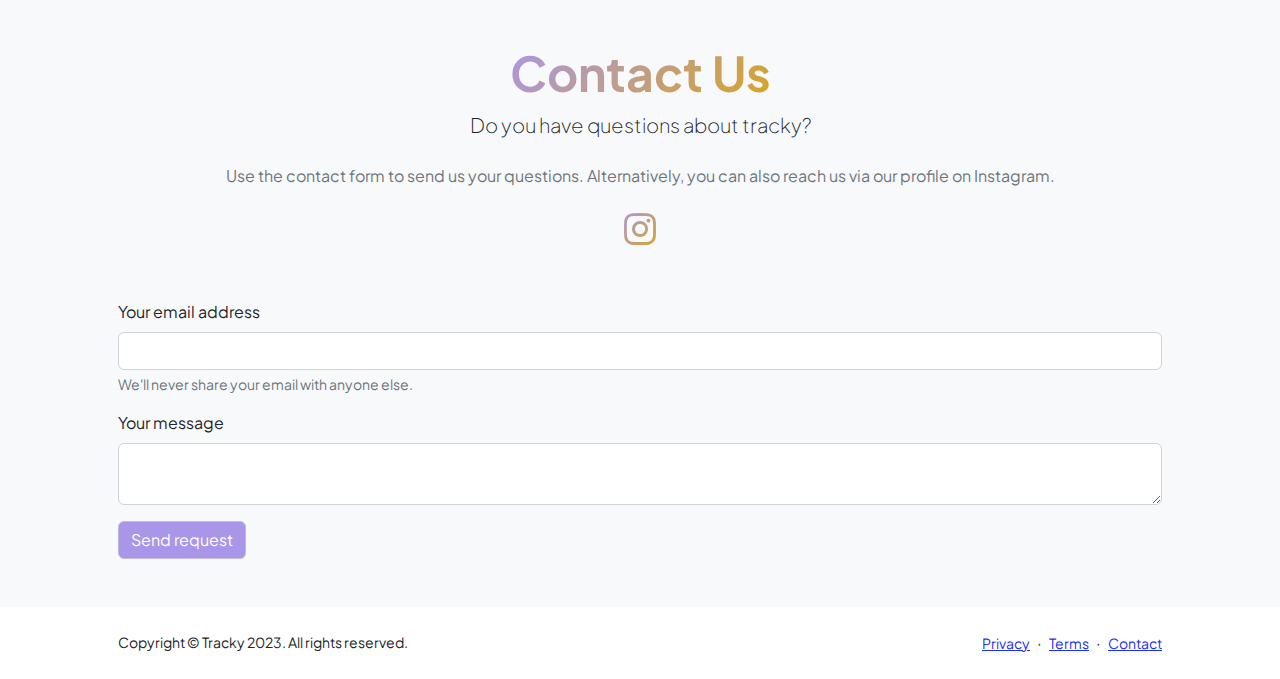
==== commit e87933d9: "chore: product, pricing and contact section" ====
--- a/index.html
+++ b/index.html
@@ -46,20 +46,12 @@
 
                 <div class="collapse navbar-collapse" id="navbarSupportedContent">
                     <ul class="navbar-nav ms-auto mb-2 mb-lg-0 small fw-bolder">
-                        <li class="nav-item"><a class="nav-link" href="index.html">Product</a></li>
-                        <li class="nav-item"><a class="nav-link" href="resume.html">Pricing</a></li>
-                        <li class="nav-item"><a class="nav-link" href="projects.html">Contact</a></li>
+                        <li class="nav-item"><a class="nav-link" href="#product">Product</a></li>
+                        <li class="nav-item"><a class="nav-link" href="#pricing">Pricing</a></li>
+                        <li class="nav-item"><a class="nav-link" href="#contact">Contact</a></li>
                     </ul>
                 </div>
             </div>
-
-            <!-- <div class="d-none d-lg-flex flex-nowrap row gx-1 mx-auto align-items-center px-5">
-                <i class="col bi bi-brightness-high" style="font-size: small;"></i>
-                <div class="col form-check form-switch ms-2 mb-0">
-                    <input class="form-check-input" type="checkbox" role="switch" id="flexSwitchCheckDefault">
-                </div>
-                <i class="col bi bi-moon" style="font-size: small;"></i>
-            </div> -->
         </nav>
 
         <!-- Header-->
@@ -67,7 +59,6 @@
             <div class="container px-5 pb-5">
                 <div class="row gx-5 align-items-center">
                     <div class="col-xxl-5">
-                        <!-- Header text content-->
                         <div class="text-center text-xxl-start">
                             <div class="badge bg-gradient-primary-to-secondary text-white mb-4">
                                 <div>Currently available for MacOS (Sonoma)</div>
@@ -85,11 +76,8 @@
                         </div>
                     </div>
                     <div class="col-xxl-7">
-                        <!-- Header profile picture-->
                         <div class="d-flex justify-content-center mt-5 mt-xxl-0">
                             <div class="profile bg-gradient-primary-to-secondary">
-                                <!-- TIP: For best results, use a photo with a transparent background like the demo example below-->
-                                <!-- Watch a tutorial on how to do this on YouTube (link)-->
                                 <img class="profile-img" src="assets/images/screen1.png" alt="..." />
                                 <div class="dots-1">
                                     <!-- SVG Dots-->
@@ -382,28 +370,528 @@
             </div>
         </header>
 
-        <!-- About Section-->
-        <section class="bg-light py-5">
+        <!-- Product Section-->
+        <section id="product" class="py-5">
             <div class="container px-5">
                 <div class="row gx-5 justify-content-center">
                     <div class="col-xxl-8">
                         <div class="text-center my-5">
-                            <h2 class="display-5 fw-bolder"><span class="text-gradient d-inline">About Me</span></h2>
-                            <p class="lead fw-light mb-4">My name is Start Bootstrap and I help brands grow.</p>
-                            <p class="text-muted">Lorem ipsum dolor sit amet, consectetur adipisicing elit. Fugit
-                                dolorum itaque qui unde quisquam consequatur autem. Eveniet quasi nobis aliquid cumque
-                                officiis sed rem iure ipsa! Praesentium ratione atque dolorem?</p>
+                            <h2 class="display-5 fw-bolder"><span class="text-gradient d-inline">Tracky. </span></h2>
+                            <p class="lead fw-light mb-4">A Menubar application that will improve your working day.</p>
+                            <p class="text-muted">Tracky was designed to help you manage your working time. Whether for
+                                work, leisure or other activities, you can create
+                                your individual scopes and manage them easily using tags. You can easily access Tracky
+                                from anywhere via your Mac's menu
+                                bar.</p>
+                        </div>
+                    </div>
+                </div>
+
+                <div class="row gx-5 justify-content-center">
+                    <div class="col-xxl-12">
+
+                        <!-- Scopes -->
+                        <div class="row img-section align-items-center">
+                            <div class="col-md-5">
+                                <div class="row align-items-center mb-2">
+                                    <div class="col-1 me-3">
+                                        <i class="bi bi-folder-fill" style="font-size: 2rem; color: #AA96E8;"></i>
+                                    </div>
+                                    <div class="col">
+                                        <h2 class="display-5 fw-bolder">
+                                            <span class="text-gradient d-inline">Your Scopes.</span>
+                                        </h2>
+                                    </div>
+                                </div>
+
+                                <p class="text-muted">
+                                    With Tracky you can record your time using scopes. Scopes can be projects for work,
+                                    but also daily tasks that you
+                                    complete in your everyday life.
+                                </p>
+
+                                <p class="text-muted">
+                                    Each scope can be customized by you:
+                                </p>
+
+                                <div class="container pt-3">
+                                    <div class="row align-items-center mb-2">
+                                        <div class="col-1 me-3">
+                                            <i class="bi bi-emoji-smile" style="font-size: 2rem; color: #AA96E8;"></i>
+                                        </div>
+                                        <div class="col">
+                                            <h6 class="m-0 text-white">Choose between a large selection of icons that
+                                                you already
+                                                know
+                                                from the
+                                                Apple world</h6>
+                                        </div>
+                                    </div>
+
+                                    <div class="row align-items-center mb-2 pt-3">
+                                        <div class="col-1 me-3">
+                                            <i class="bi bi-bookmark" style="font-size: 2rem; color: #AA96E8;"></i>
+                                        </div>
+                                        <div class="col">
+                                            <h6 class="m-0 text-white">Use tags with a custom color to categorize your
+                                                scopes and
+                                                access them easily
+                                            </h6>
+                                        </div>
+                                    </div>
+
+                                    <div class="row align-items-center mb-2 pt-3">
+                                        <div class="col-1 me-3">
+                                            <i class="bi bi-cup" style="font-size: 2rem; color: #AA96E8;"></i>
+                                        </div>
+                                        <div class="col">
+                                            <h6 class="m-0 text-white">Use predefined standard scopes to record your
+                                                break or
+                                                activities that are not assigned to a scope
+                                            </h6>
+                                        </div>
+                                    </div>
+                                </div>
+                            </div>
+
+                            <div class="col-md-7 d-none d-md-flex flex-nowrap justify-content-center image-container">
+                                <img class="screen-image" src="assets/images/screen1.png">
+                            </div>
+
+                            <div class="col-md-7 d-md-none d-flex flex-nowrap justify-content-center pt-4">
+                                <img src="assets/images/screen1.png" width="70%">
+                            </div>
+                        </div>
+
+                        <!-- History -->
+                        <div class="row img-section align-items-center">
+                            <div class="col-md-5">
+                                <div class="row align-items-center mb-2">
+                                    <div class="col-1 me-3">
+                                        <i class="bi bi-book-fill" style="font-size: 2rem; color: #AA96E8;"></i>
+                                    </div>
+                                    <div class="col">
+                                        <h2 class="display-5 fw-bolder">
+                                            <span class="text-gradient d-inline">Your Diary.</span>
+                                        </h2>
+                                    </div>
+                                </div>
+
+                                <p class="text-muted">
+                                    Every working day you finish is recorded and analyzed by Tracky. This means you
+                                    always have an overview of your recorded
+                                    time, even for days that are far in the past.
+                                </p>
+
+                                <p class="text-muted">
+                                    Gain insight into the following elements of your working days:
+                                </p>
+
+                                <div class="container pt-3">
+                                    <div class="row align-items-center mb-2">
+                                        <div class="col-1 me-3">
+                                            <i class="bi bi-calendar4-week"
+                                                style="font-size: 2rem; color: #AA96E8;"></i>
+                                        </div>
+                                        <div class="col">
+                                            <h6 class="m-0 text-white">Always keep an eye on your work and break times
+                                            </h6>
+                                        </div>
+                                    </div>
+
+                                    <div class="row align-items-center mb-2 pt-3">
+                                        <div class="col-1 me-3">
+                                            <i class="bi bi-clock" style="font-size: 2rem; color: #AA96E8;"></i>
+                                        </div>
+                                        <div class="col">
+                                            <h6 class="m-0 text-white">Calculate your overtime based on your working
+                                                hours and the
+                                                working days recorded
+                                            </h6>
+                                        </div>
+                                    </div>
+
+                                    <div class="row align-items-center mb-2 pt-3">
+                                        <div class="col-1 me-3">
+                                            <i class="bi bi-pencil" style="font-size: 2rem; color: #AA96E8;"></i>
+                                        </div>
+                                        <div class="col">
+                                            <h6 class="m-0 text-white">Forgot to record time? No problem, you can edit
+                                                your saved
+                                                working day at any time
+                                            </h6>
+                                        </div>
+                                    </div>
+                                </div>
+                            </div>
+
+                            <div class="col-md-7 d-none d-md-flex flex-nowrap justify-content-center image-container">
+                                <img class="screen-image" src="assets/images/history.png">
+                            </div>
+
+                            <div class="col-md-7 d-md-none d-flex flex-nowrap justify-content-center pt-4">
+                                <img src="assets/images/history.png" width="70%">
+                            </div>
+                        </div>
+
+                        <!-- Statistics -->
+                        <div class="row img-section align-items-center">
+                            <div class="col-md-5">
+                                <div class="row align-items-center mb-2">
+                                    <div class="col-1 me-3">
+                                        <i class="bi bi-bar-chart-fill" style="font-size: 2rem; color: #AA96E8;"></i>
+                                    </div>
+                                    <div class="col">
+                                        <h2 class="display-5 fw-bolder">
+                                            <span class="text-gradient d-inline">Your Analyzes.</span>
+                                        </h2>
+                                    </div>
+                                </div>
+
+                                <p class="text-muted">
+                                    Evaluations made easy. Tracky takes over the analysis of your recorded time for you.
+                                    With the Pro version of Tracky, you
+                                    have access to various statistics that give you an insight into the time you have
+                                    recorded.
+                                </p>
+
+                                <p class="text-muted">
+                                    You get the following statistics with the Pro version of Tracky:
+                                </p>
+
+                                <div class="container pt-3">
+                                    <div class="row align-items-center mb-2">
+                                        <div class="col-1 me-3">
+                                            <i class="bi bi-person" style="font-size: 2rem; color: #AA96E8;"></i>
+                                        </div>
+                                        <div class="col">
+                                            <h6 class="m-0 text-white">Personal reports on your average working and
+                                                break times
+                                            </h6>
+                                        </div>
+                                    </div>
+
+                                    <div class="row align-items-center mb-2 pt-3">
+                                        <div class="col-1 me-3">
+                                            <i class="bi bi-calendar4" style="font-size: 2rem; color: #AA96E8;"></i>
+                                        </div>
+                                        <div class="col">
+                                            <h6 class="m-0 text-white">Time-based reports that give you an evaluation
+                                                for each
+                                                week, month or even the entire year
+                                            </h6>
+                                        </div>
+                                    </div>
+
+                                    <div class="row align-items-center mb-2 pt-3">
+                                        <div class="col-1 me-3">
+                                            <i class="bi bi-folder" style="font-size: 2rem; color: #AA96E8;"></i>
+                                        </div>
+                                        <div class="col">
+                                            <h6 class="m-0 text-white">Reports for your scopes give you an overview of
+                                                the time you
+                                                have recorded for the individual scopes
+                                            </h6>
+                                        </div>
+                                    </div>
+                                </div>
+                            </div>
+
+                            <div class="col-md-7 d-none d-md-flex flex-nowrap justify-content-center image-container">
+                                <img class="screen-image" src="assets/images/statistics.png">
+                            </div>
+
+                            <div class="col-md-7 d-md-none d-flex flex-nowrap justify-content-center pt-4">
+                                <img src="assets/images/statistics.png" width="70%">
+                            </div>
+                        </div>
+
+                        <!-- Other Features -->
+                        <div class="row img-section align-items-center">
+                            <div class="col-md-5">
+                                <div class="row align-items-center mb-2">
+                                    <div class="col-1 me-3">
+                                        <i class="bi bi-star-fill" style="font-size: 2rem; color: #AA96E8;"></i>
+                                    </div>
+                                    <div class="col">
+                                        <h2 class="display-5 fw-bolder">
+                                            <span class="text-gradient d-inline">More Features.</span>
+                                        </h2>
+                                    </div>
+                                </div>
+
+                                <p class="text-muted">
+                                    Tracky includes many more functions that make it easier for you to track your daily
+                                    time. Get a brief insight into
+                                    Tracky's range of functions here.
+                                </p>
+
+                                <p class="text-muted">
+                                    More Tracky features for you:
+                                </p>
+
+                                <div class="container pt-3">
+                                    <div class="row align-items-center mb-2">
+                                        <div class="col-1 me-3">
+                                            <i class="bi bi-flag" style="font-size: 2rem; color: #AA96E8;"></i>
+                                        </div>
+                                        <div class="col">
+                                            <h6 class="m-0 text-white">German and English language support
+                                            </h6>
+                                        </div>
+                                    </div>
+
+                                    <div class="row align-items-center mb-2 pt-3">
+                                        <div class="col-1 me-3">
+                                            <i class="bi bi-gear" style="font-size: 2rem; color: #AA96E8;"></i>
+                                        </div>
+                                        <div class="col">
+                                            <h6 class="m-0 text-white">Autostart and autorun, so you can track your time
+                                                as soon as
+                                                you start your Mac
+                                            </h6>
+                                        </div>
+                                    </div>
+
+                                    <div class="row align-items-center mb-2 pt-3">
+                                        <div class="col-1 me-3">
+                                            <i class="bi bi-moon-stars" style="font-size: 2rem; color: #AA96E8;"></i>
+                                        </div>
+                                        <div class="col">
+                                            <h6 class="m-0 text-white">Support for dark mode and including a dynamic
+                                                background
+                                                that shows you the course of the day
+                                            </h6>
+                                        </div>
+                                    </div>
+
+                                    <div class="row align-items-center mb-2 pt-3">
+                                        <div class="col-1 me-3">
+                                            <i class="bi bi-alt" style="font-size: 2rem; color: #AA96E8;"></i>
+                                        </div>
+                                        <div class="col">
+                                            <h6 class="m-0 text-white">Use a keyboard shortcut to open a Spotlight
+                                                window and
+                                                access Tracky's functions even faster
+                                            </h6>
+                                        </div>
+                                    </div>
+
+                                    <div class="row align-items-center mb-2 pt-3">
+                                        <div class="col-1 me-3">
+                                            <i class="bi bi-alarm" style="font-size: 2rem; color: #AA96E8;"></i>
+                                        </div>
+                                        <div class="col">
+                                            <h6 class="m-0 text-white">Support for different working models so that no
+                                                fixed
+                                                working hours are required
+                                            </h6>
+                                        </div>
+                                    </div>
+                                </div>
+                            </div>
+
+                            <div class="col-md-7 d-none d-md-flex flex-nowrap justify-content-center image-container">
+                                <img class="screen-image-small" src="assets/images/spotlight.png">
+                            </div>
+
+                            <div class="col-md-7 d-md-none d-flex flex-nowrap justify-content-center pt-4">
+                                <img src="assets/images/spotlight.png" width="70%">
+                            </div>
+                        </div>
+
+                    </div>
+                </div>
+        </section>
+
+        <div class="py-5"></div>
+        <div class="py-5"></div>
+
+        <!-- Pricing Section-->
+        <section id="pricing" class="bg-light py-5">
+            <div class="container px-5">
+                <div class="row gx-5 justify-content-center">
+                    <div class="col-xxl-8">
+                        <div class="text-center my-5">
+                            <h2 class="display-5 fw-bolder"><span class="text-gradient d-inline">Pricing</span></h2>
+                            <p class="lead fw-light mb-4">Choose between the Free and the Pro version of Tracky.</p>
+                            <p class="text-muted">You can use Tracky completely free of charge. However, the free
+                                version of Tracky contains limitations in the scope of
+                                features.</p>
+                        </div>
+                    </div>
+                </div>
+
+                <div class="row justify-content-between align-items-start">
+                    <div class="col">
+                        <div class="card ">
+                            <div class="card-header">
+                                <h2 class="py-2">Free Version</h2>
+                            </div>
+                            <div class="card-body">
+                                <p class="text-muted pb-3">
+                                    Use Tracky completely free of charge
+                                </p>
+
+                                <div>
+                                    <h2 class="d-inline pe-2"><b>$0,00</b></h2>
+                                    <h5 class="d-inline">usd</h5>
+                                </div>
+
+                                <div class="container gy-3 pt-5">
+                                    <div class="row gx-3 align-items-center py-1">
+                                        <i class="bi bi-check-circle col-1"
+                                            style="font-size: 1.5rem; color: #AA96E8;"></i>
+                                        <p class="col m-0 fw-bolder">Number of scopes limited to five</p>
+                                    </div>
+                                    <div class="row gx-3 align-items-center py-1">
+                                        <i class="bi bi-check-circle col-1"
+                                            style="font-size: 1.5rem; color: #AA96E8;"></i>
+                                        <p class="col m-0 fw-bolder">Create custom tags to organize scopes</p>
+                                    </div>
+                                    <div class="row gx-3 align-items-center py-1">
+                                        <i class="bi bi-check-circle col-1"
+                                            style="font-size: 1.5rem; color: #AA96E8;"></i>
+                                        <p class="col m-0 fw-bolder">Keep an overview of your saved days via the history
+                                        </p>
+                                    </div>
+                                    <div class="row gx-3 align-items-center py-1">
+                                        <i class="bi bi-check-circle col-1"
+                                            style="font-size: 1.5rem; color: #AA96E8;"></i>
+                                        <p class="col m-0 fw-bolder">Choose the time model that suits you
+                                        </p>
+                                    </div>
+                                    <div class="row gx-3 align-items-center py-1 pb-3">
+                                        <i class="bi bi-check-circle col-1"
+                                            style="font-size: 1.5rem; color: #AA96E8;"></i>
+                                        <p class="col m-0 fw-bolder">Secure your data with the export and import
+                                            function
+                                        </p>
+                                    </div>
+                                </div>
+
+                            </div>
+                        </div>
+                    </div>
+
+                    <div class="col">
+                        <div class="card ">
+                            <div class="card-header">
+                                <h2 class="py-2">Pro Version</h2>
+                            </div>
+                            <div class="card-body">
+                                <p class="text-muted pb-3">
+                                    Use the full functionality of tracky without restrictions
+                                </p>
+
+                                <div>
+                                    <h2 class="d-inline pe-2"><b>$3,99</b></h2>
+                                    <h5 class="d-inline">usd/ month</h5>
+                                </div>
+
+                                <p class="text-muted pt-3">
+                                    or annual billing
+                                </p>
+
+                                <div>
+                                    <h2 class="d-inline pe-2"><b>$34,99</b></h2>
+                                    <h5 class="d-inline">usd/ year</h5>
+                                </div>
+
+                                <div class="container gy-3 pt-5">
+                                    <div class="row gx-3 align-items-center py-1">
+                                        <i class="bi bi-check-circle col-1"
+                                            style="font-size: 1.5rem; color: #AA96E8;"></i>
+                                        <p class="col m-0 fw-bolder">Unlimited number of scopes</p>
+                                    </div>
+                                    <div class="row gx-3 align-items-center py-1">
+                                        <i class="bi bi-check-circle col-1"
+                                            style="font-size: 1.5rem; color: #AA96E8;"></i>
+                                        <p class="col m-0 fw-bolder">Create custom tags to organize scopes</p>
+                                    </div>
+                                    <div class="row gx-3 align-items-center py-1">
+                                        <i class="bi bi-check-circle col-1"
+                                            style="font-size: 1.5rem; color: #AA96E8;"></i>
+                                        <p class="col m-0 fw-bolder">Keep an overview of your saved days via the history
+                                        </p>
+                                    </div>
+                                    <div class="row gx-3 align-items-center py-1">
+                                        <i class="bi bi-check-circle col-1"
+                                            style="font-size: 1.5rem; color: #AA96E8;"></i>
+                                        <p class="col m-0 fw-bolder">Choose the time model that suits you
+                                        </p>
+                                    </div>
+                                    <div class="row gx-3 align-items-center py-1">
+                                        <i class="bi bi-check-circle col-1"
+                                            style="font-size: 1.5rem; color: #AA96E8;"></i>
+                                        <p class="col m-0 fw-bolder">Secure your data with the export and import
+                                            function
+                                        </p>
+                                    </div>
+                                    <div class="row gx-3 align-items-center py-1">
+                                        <i class="bi bi-check-circle col-1"
+                                            style="font-size: 1.5rem; color: #AA96E8;"></i>
+                                        <p class="col m-0 fw-bolder">Switch between dark and light mode
+                                        </p>
+                                    </div>
+                                    <div class="row gx-3 align-items-center py-1">
+                                        <i class="bi bi-check-circle col-1"
+                                            style="font-size: 1.5rem; color: #AA96E8;"></i>
+                                        <p class="col m-0 fw-bolder">Gain insight into the statistics for your recorded
+                                            days
+                                        </p>
+                                    </div>
+                                    <div class="row gx-3 align-items-center py-1 pb-3">
+                                        <i class="bi bi-check-circle col-1"
+                                            style="font-size: 1.5rem; color: #AA96E8;"></i>
+                                        <p class="col m-0 fw-bolder">Get access to tracky spotlight to get even faster
+                                            access to the functions of tracky
+                                        </p>
+                                    </div>
+                                </div>
+                            </div>
+                        </div>
+                    </div>
+                </div>
+            </div>
+        </section>
+
+        <!-- Contact Section-->
+        <section id="contact" class="bg-light py-5">
+            <div class="container px-5">
+                <div class="row gx-5 justify-content-center">
+                    <div class="col-xxl-8">
+                        <div class="text-center my-5">
+                            <h2 class="display-5 fw-bolder"><span class="text-gradient d-inline">Contact Us</span></h2>
+                            <p class="lead fw-light mb-4">Do you have questions about tracky?</p>
+                            <p class="text-muted">Use the contact form to send us your questions. Alternatively, you can
+                                also reach us via our profile on Instagram.</p>
                             <div class="d-flex justify-content-center fs-2 gap-4">
-                                <a class="text-gradient" href="#!"><i class="bi bi-twitter"></i></a>
-                                <a class="text-gradient" href="#!"><i class="bi bi-linkedin"></i></a>
-                                <a class="text-gradient" href="#!"><i class="bi bi-github"></i></a>
-                            </div>
-                        </div>
+                                <a class="text-gradient" href="https://www.instagram.com/tracky_app/"><i
+                                        class="bi bi-instagram"></i></a>
+                            </div>
+                        </div>
+
+                        <form id="contact" onsubmit="sendMail()">
+                            <div class="mb-3">
+                                <label for="email" class="form-label">Your email address</label>
+                                <input type="email" class="form-control" id="email" aria-describedby="emailHelp">
+                                <div id="emailHelp" class="form-text">We'll never share your email with anyone else.
+                                </div>
+                            </div>
+                            <div class="mb-3">
+                                <label for="message" class="form-label">Your message</label>
+                                <textarea class="form-control" id="message"></textarea>
+                            </div>
+
+                            <button type="submit" class="btn btn-primary">Send request</button>
+                        </form>
                     </div>
                 </div>
             </div>
         </section>
     </main>
+
     <!-- Footer-->
     <footer class="bg-white py-4 mt-auto">
         <div class="container px-5">
@@ -426,6 +914,8 @@
     <script src="https://cdn.jsdelivr.net/npm/bootstrap@5.2.3/dist/js/bootstrap.bundle.min.js"></script>
     <!-- Core theme JS-->
     <script src="js/scripts.js"></script>
+    <!-- smtpJS -->
+    <script src="https://smtpjs.com/v3/smtp.js"></script>
 </body>
 
 </html>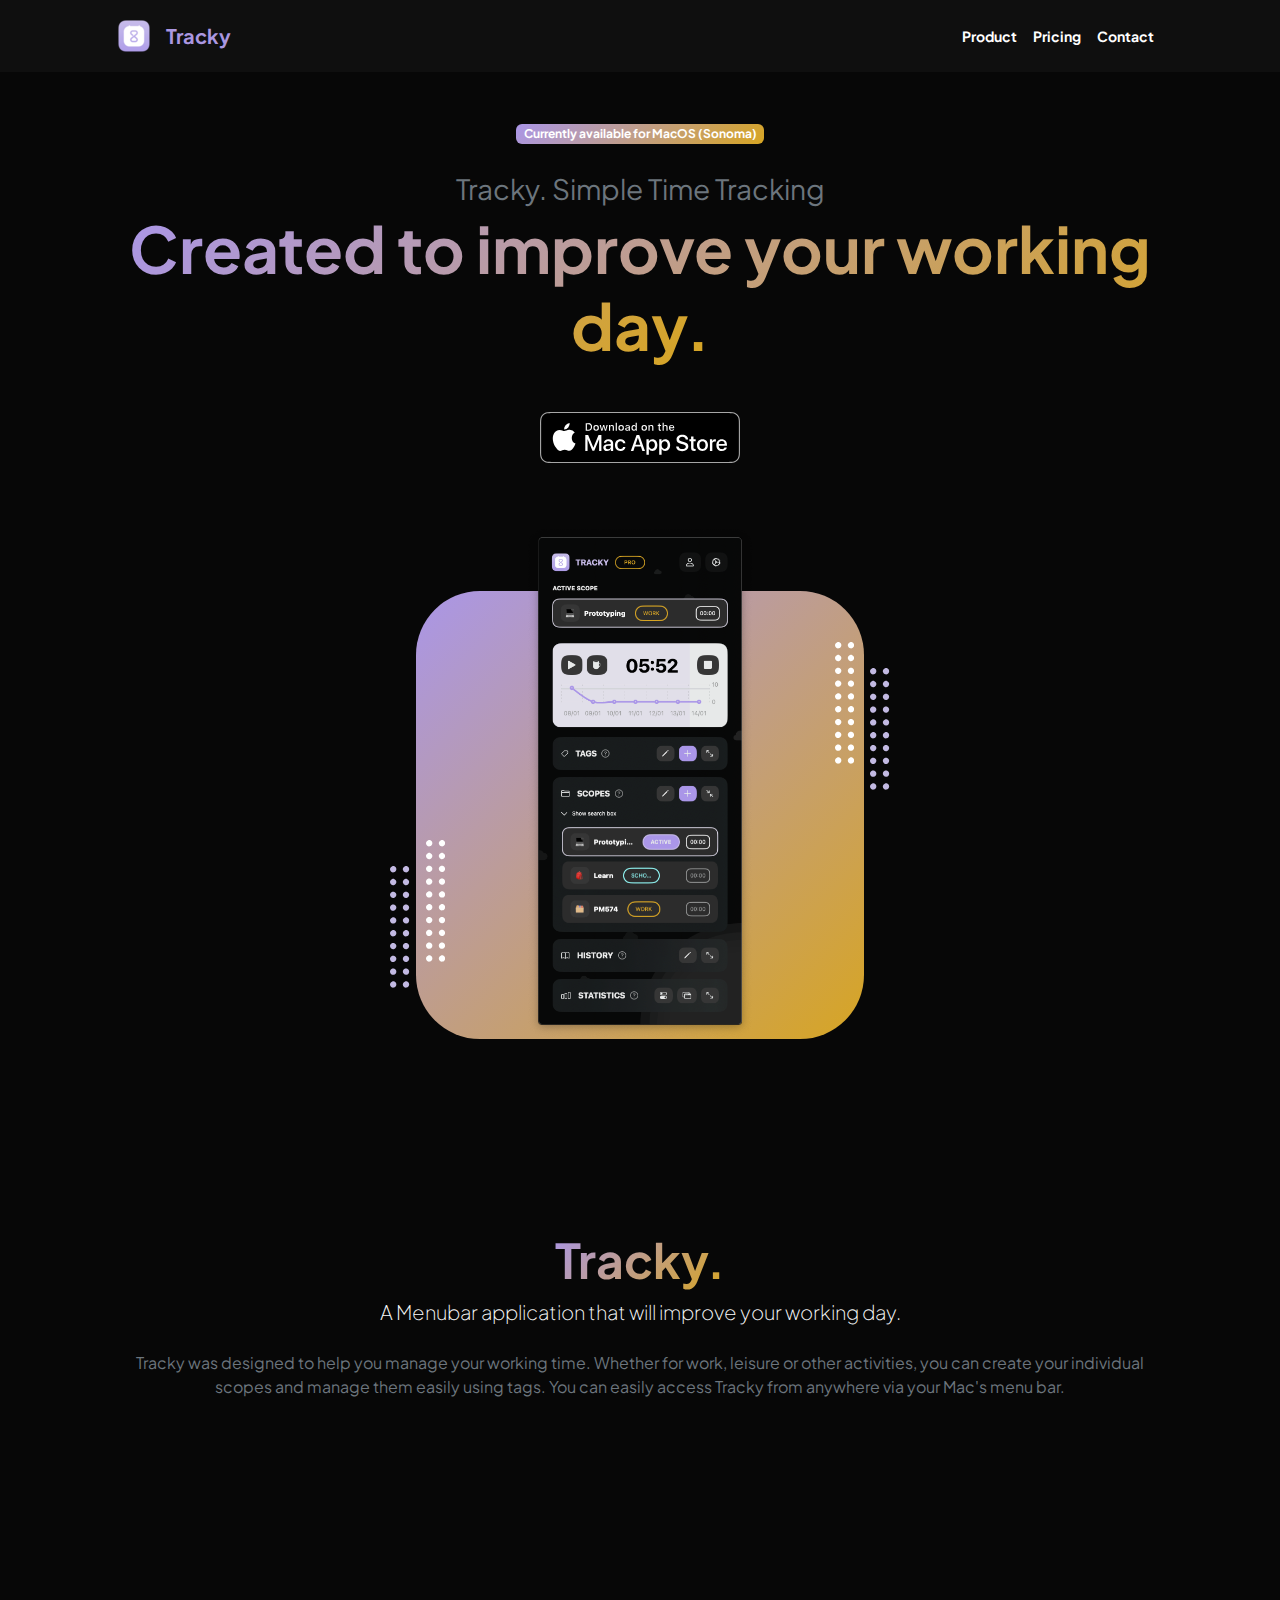
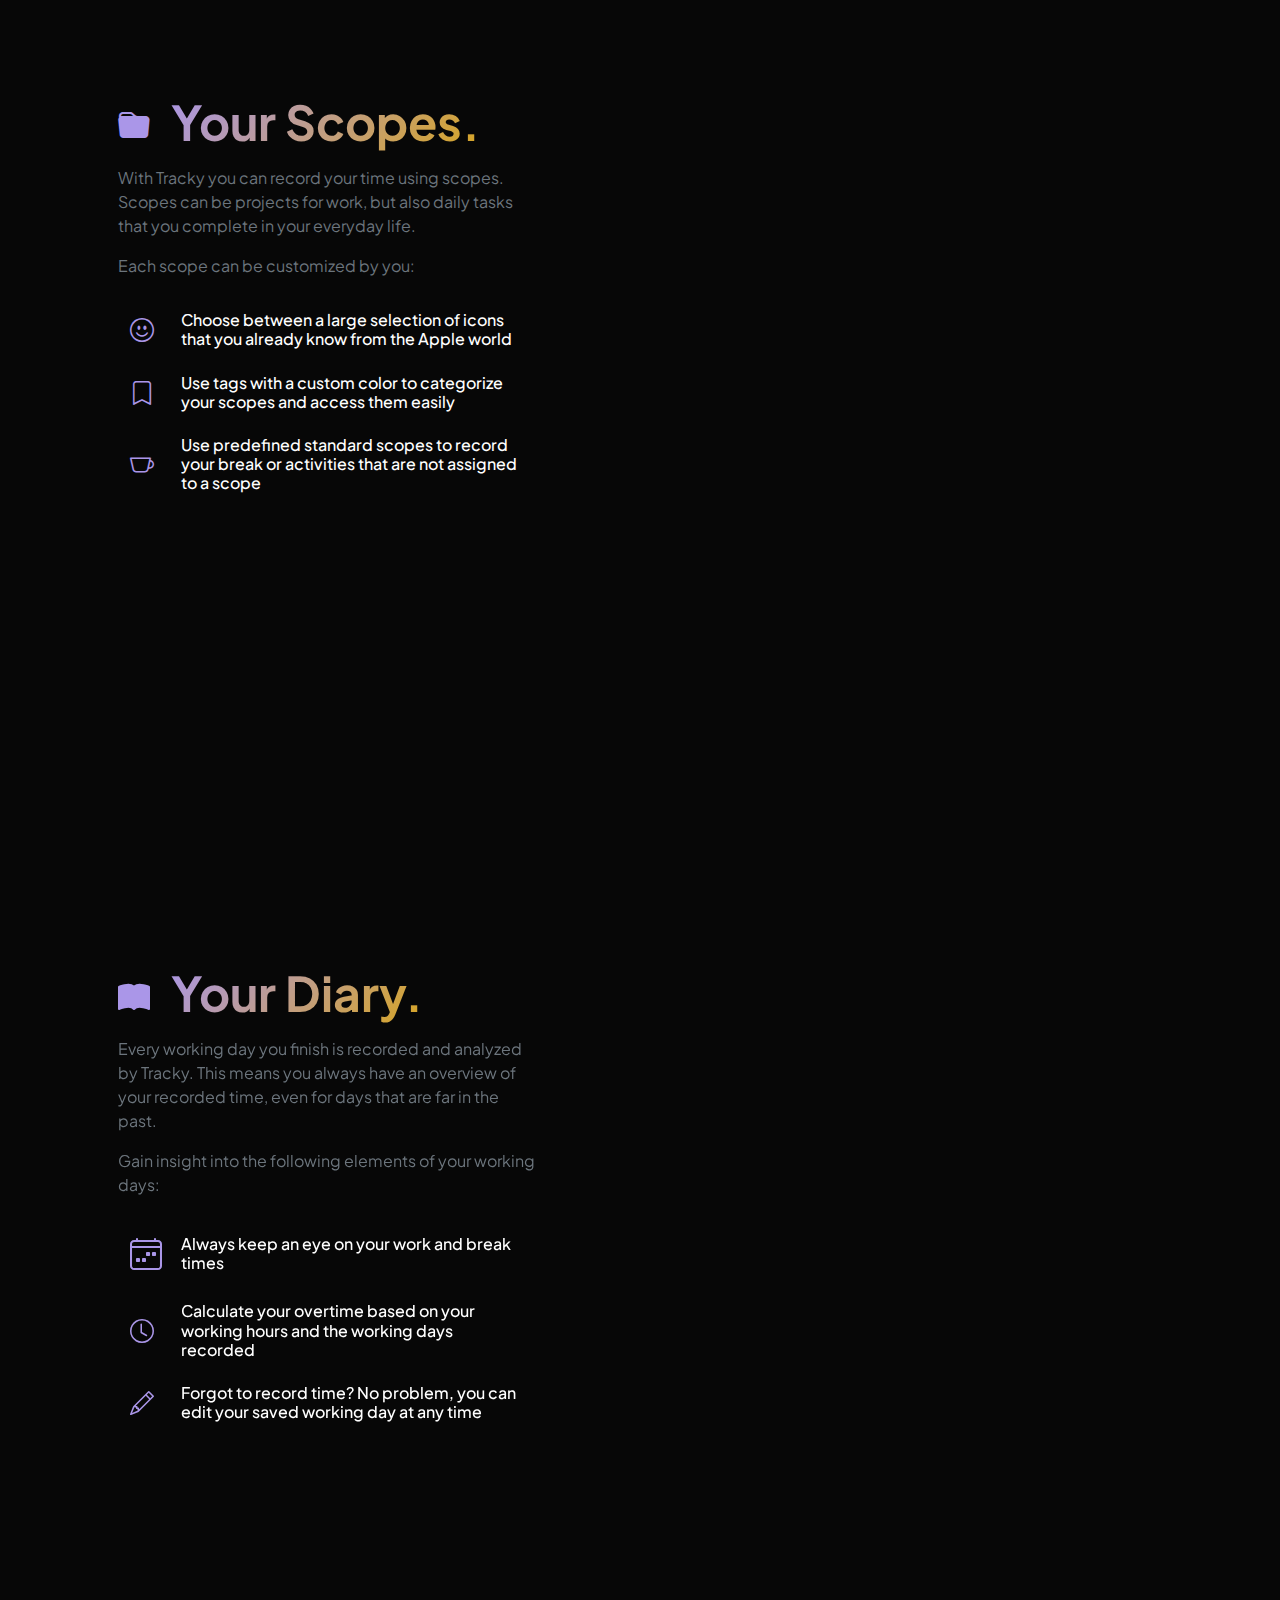
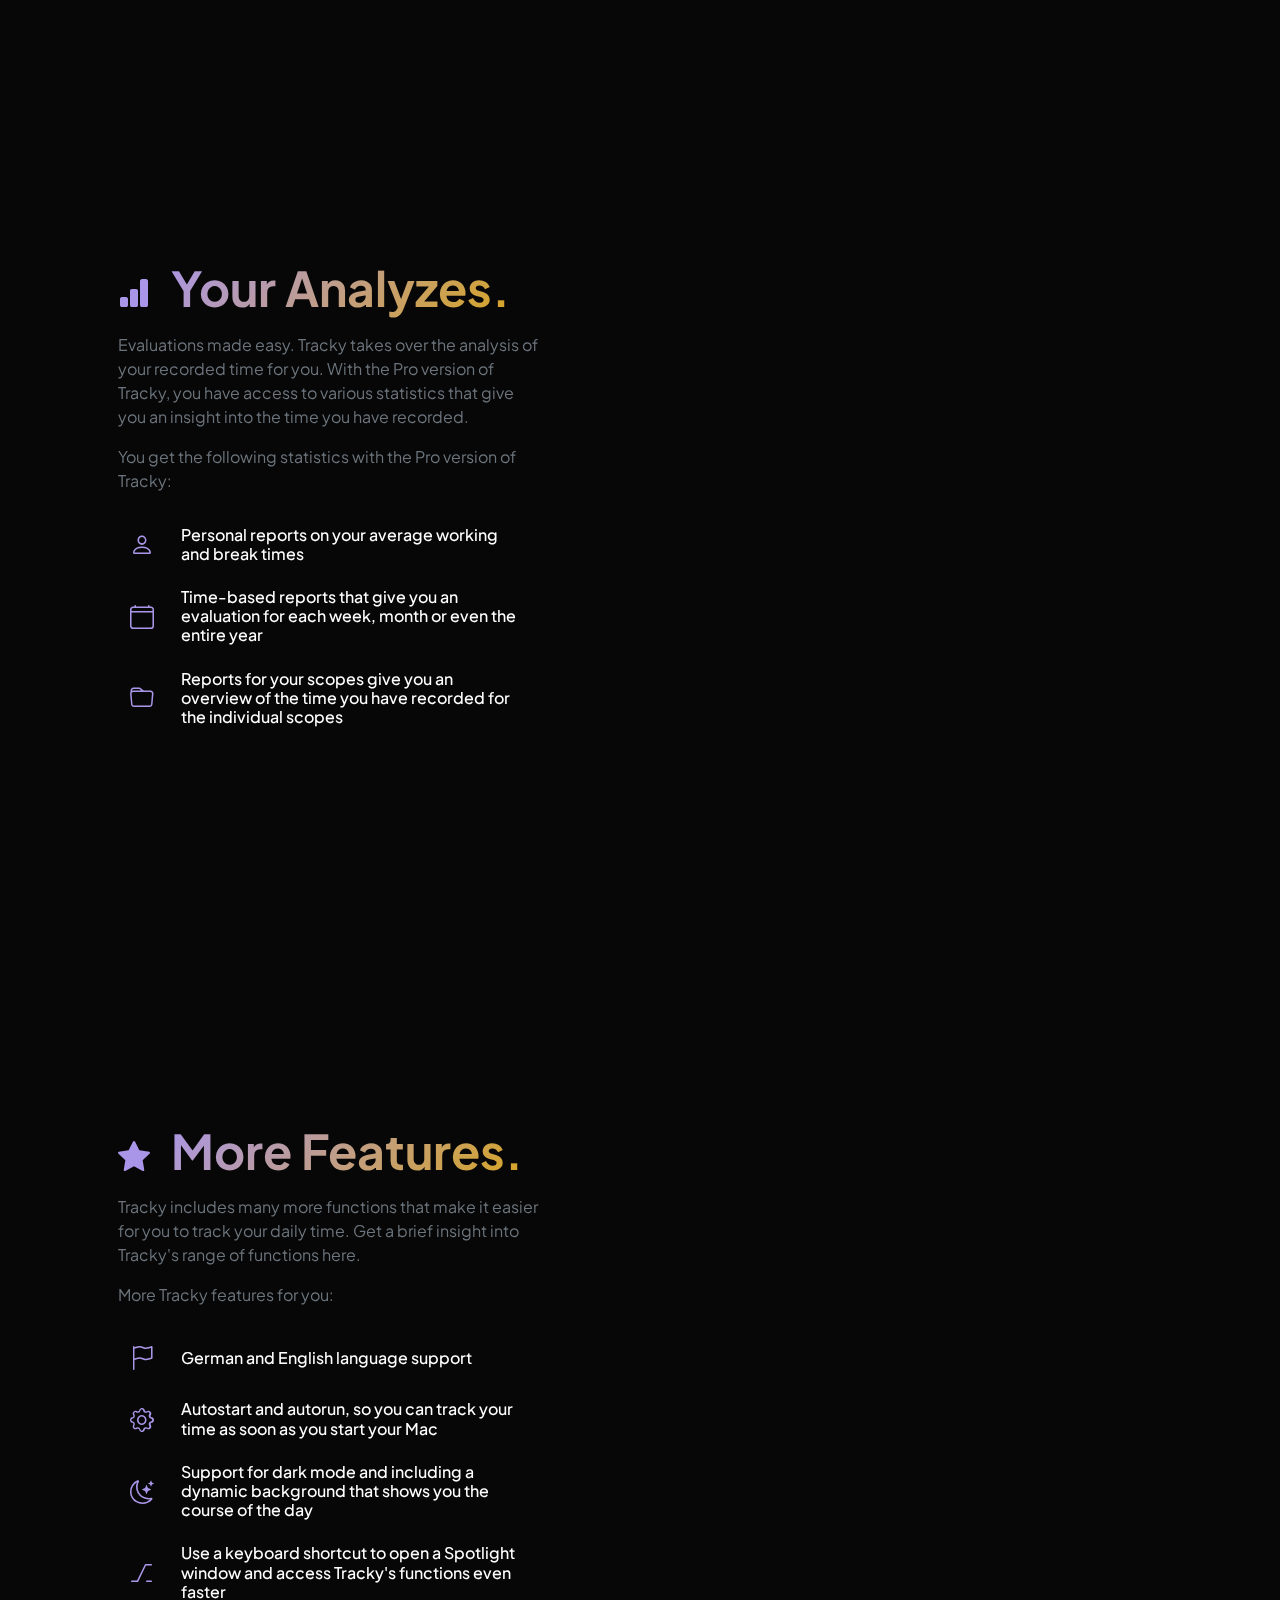
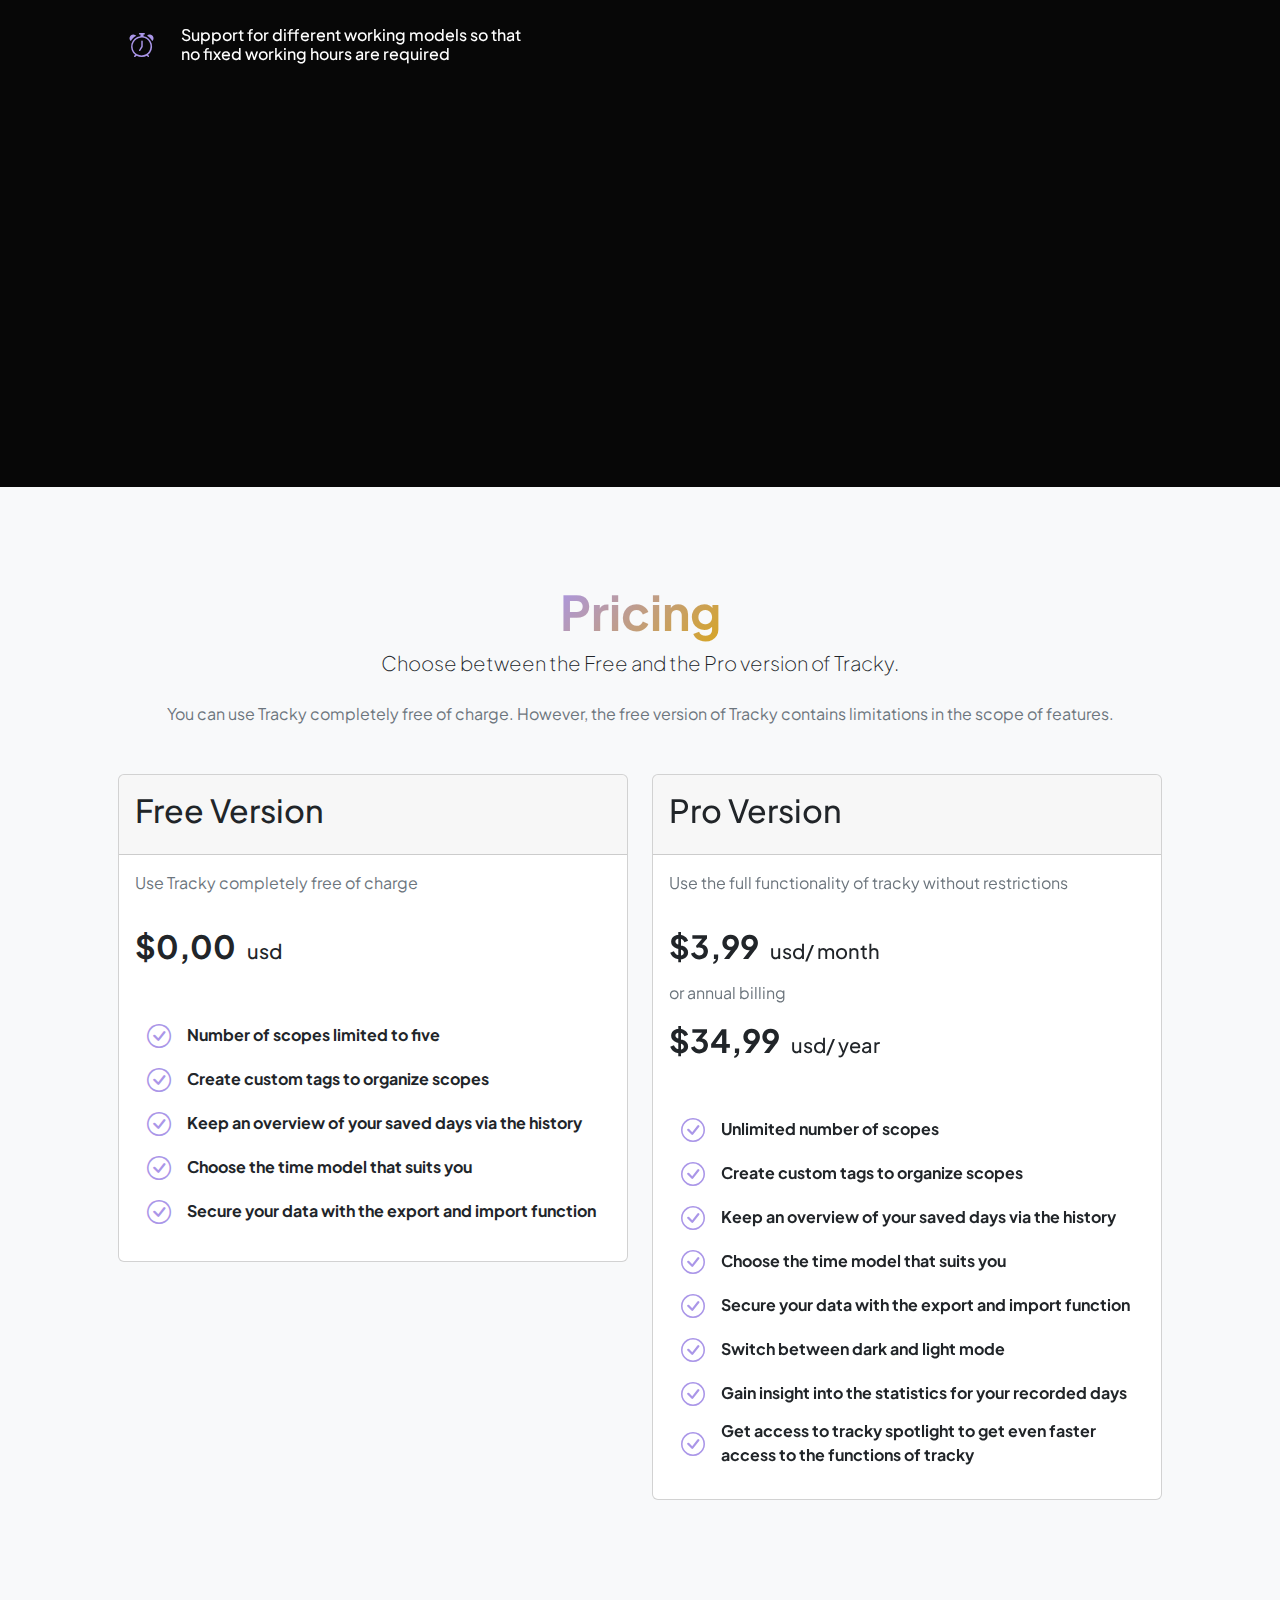
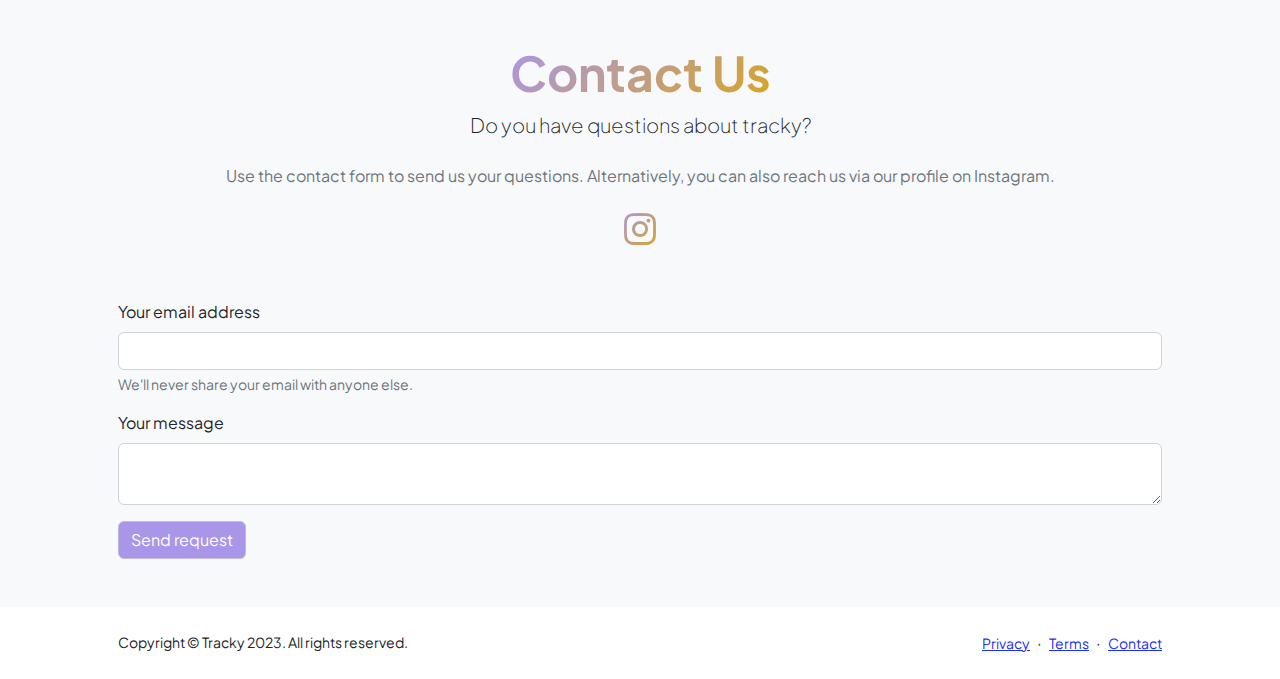
==== commit d0c219a6: "fix: mobile resolution" ====
--- a/index.html
+++ b/index.html
@@ -377,7 +377,9 @@
                     <div class="col-xxl-8">
                         <div class="text-center my-5">
                             <h2 class="display-5 fw-bolder"><span class="text-gradient d-inline">Tracky. </span></h2>
-                            <p class="lead fw-light mb-4">A Menubar application that will improve your working day.</p>
+                            <p class="lead fw-light mb-4 text-light">A Menubar application that will improve your
+                                working day.
+                            </p>
                             <p class="text-muted">Tracky was designed to help you manage your working time. Whether for
                                 work, leisure or other activities, you can create
                                 your individual scopes and manage them easily using tags. You can easily access Tracky
@@ -417,7 +419,7 @@
                                 <div class="container pt-3">
                                     <div class="row align-items-center mb-2">
                                         <div class="col-1 me-3">
-                                            <i class="bi bi-emoji-smile" style="font-size: 2rem; color: #AA96E8;"></i>
+                                            <i class="bi bi-emoji-smile" style="font-size: 1.5rem; color: #AA96E8;"></i>
                                         </div>
                                         <div class="col">
                                             <h6 class="m-0 text-white">Choose between a large selection of icons that
@@ -430,7 +432,7 @@
 
                                     <div class="row align-items-center mb-2 pt-3">
                                         <div class="col-1 me-3">
-                                            <i class="bi bi-bookmark" style="font-size: 2rem; color: #AA96E8;"></i>
+                                            <i class="bi bi-bookmark" style="font-size: 1.5rem; color: #AA96E8;"></i>
                                         </div>
                                         <div class="col">
                                             <h6 class="m-0 text-white">Use tags with a custom color to categorize your
@@ -442,7 +444,7 @@
 
                                     <div class="row align-items-center mb-2 pt-3">
                                         <div class="col-1 me-3">
-                                            <i class="bi bi-cup" style="font-size: 2rem; color: #AA96E8;"></i>
+                                            <i class="bi bi-cup" style="font-size: 1.5rem; color: #AA96E8;"></i>
                                         </div>
                                         <div class="col">
                                             <h6 class="m-0 text-white">Use predefined standard scopes to record your
@@ -458,7 +460,7 @@
                                 <img class="screen-image" src="assets/images/screen1.png">
                             </div>
 
-                            <div class="col-md-7 d-md-none d-flex flex-nowrap justify-content-center pt-4">
+                            <div class="col-md-7 d-md-none d-flex flex-nowrap justify-content-center py-4">
                                 <img src="assets/images/screen1.png" width="70%">
                             </div>
                         </div>
@@ -501,7 +503,7 @@
 
                                     <div class="row align-items-center mb-2 pt-3">
                                         <div class="col-1 me-3">
-                                            <i class="bi bi-clock" style="font-size: 2rem; color: #AA96E8;"></i>
+                                            <i class="bi bi-clock" style="font-size: 1.5rem; color: #AA96E8;"></i>
                                         </div>
                                         <div class="col">
                                             <h6 class="m-0 text-white">Calculate your overtime based on your working
@@ -513,7 +515,7 @@
 
                                     <div class="row align-items-center mb-2 pt-3">
                                         <div class="col-1 me-3">
-                                            <i class="bi bi-pencil" style="font-size: 2rem; color: #AA96E8;"></i>
+                                            <i class="bi bi-pencil" style="font-size: 1.5rem; color: #AA96E8;"></i>
                                         </div>
                                         <div class="col">
                                             <h6 class="m-0 text-white">Forgot to record time? No problem, you can edit
@@ -529,7 +531,7 @@
                                 <img class="screen-image" src="assets/images/history.png">
                             </div>
 
-                            <div class="col-md-7 d-md-none d-flex flex-nowrap justify-content-center pt-4">
+                            <div class="col-md-7 d-md-none d-flex flex-nowrap justify-content-center py-4">
                                 <img src="assets/images/history.png" width="70%">
                             </div>
                         </div>
@@ -562,7 +564,7 @@
                                 <div class="container pt-3">
                                     <div class="row align-items-center mb-2">
                                         <div class="col-1 me-3">
-                                            <i class="bi bi-person" style="font-size: 2rem; color: #AA96E8;"></i>
+                                            <i class="bi bi-person" style="font-size: 1.5rem; color: #AA96E8;"></i>
                                         </div>
                                         <div class="col">
                                             <h6 class="m-0 text-white">Personal reports on your average working and
@@ -573,7 +575,7 @@
 
                                     <div class="row align-items-center mb-2 pt-3">
                                         <div class="col-1 me-3">
-                                            <i class="bi bi-calendar4" style="font-size: 2rem; color: #AA96E8;"></i>
+                                            <i class="bi bi-calendar4" style="font-size: 1.5rem; color: #AA96E8;"></i>
                                         </div>
                                         <div class="col">
                                             <h6 class="m-0 text-white">Time-based reports that give you an evaluation
@@ -585,7 +587,7 @@
 
                                     <div class="row align-items-center mb-2 pt-3">
                                         <div class="col-1 me-3">
-                                            <i class="bi bi-folder" style="font-size: 2rem; color: #AA96E8;"></i>
+                                            <i class="bi bi-folder" style="font-size: 1.5rem; color: #AA96E8;"></i>
                                         </div>
                                         <div class="col">
                                             <h6 class="m-0 text-white">Reports for your scopes give you an overview of
@@ -601,7 +603,7 @@
                                 <img class="screen-image" src="assets/images/statistics.png">
                             </div>
 
-                            <div class="col-md-7 d-md-none d-flex flex-nowrap justify-content-center pt-4">
+                            <div class="col-md-7 d-md-none d-flex flex-nowrap justify-content-center py-4">
                                 <img src="assets/images/statistics.png" width="70%">
                             </div>
                         </div>
@@ -633,7 +635,7 @@
                                 <div class="container pt-3">
                                     <div class="row align-items-center mb-2">
                                         <div class="col-1 me-3">
-                                            <i class="bi bi-flag" style="font-size: 2rem; color: #AA96E8;"></i>
+                                            <i class="bi bi-flag" style="font-size: 1.5rem; color: #AA96E8;"></i>
                                         </div>
                                         <div class="col">
                                             <h6 class="m-0 text-white">German and English language support
@@ -643,7 +645,7 @@
 
                                     <div class="row align-items-center mb-2 pt-3">
                                         <div class="col-1 me-3">
-                                            <i class="bi bi-gear" style="font-size: 2rem; color: #AA96E8;"></i>
+                                            <i class="bi bi-gear" style="font-size: 1.5rem; color: #AA96E8;"></i>
                                         </div>
                                         <div class="col">
                                             <h6 class="m-0 text-white">Autostart and autorun, so you can track your time
@@ -655,7 +657,7 @@
 
                                     <div class="row align-items-center mb-2 pt-3">
                                         <div class="col-1 me-3">
-                                            <i class="bi bi-moon-stars" style="font-size: 2rem; color: #AA96E8;"></i>
+                                            <i class="bi bi-moon-stars" style="font-size: 1.5rem; color: #AA96E8;"></i>
                                         </div>
                                         <div class="col">
                                             <h6 class="m-0 text-white">Support for dark mode and including a dynamic
@@ -667,7 +669,7 @@
 
                                     <div class="row align-items-center mb-2 pt-3">
                                         <div class="col-1 me-3">
-                                            <i class="bi bi-alt" style="font-size: 2rem; color: #AA96E8;"></i>
+                                            <i class="bi bi-alt" style="font-size: 1.5rem; color: #AA96E8;"></i>
                                         </div>
                                         <div class="col">
                                             <h6 class="m-0 text-white">Use a keyboard shortcut to open a Spotlight
@@ -679,7 +681,7 @@
 
                                     <div class="row align-items-center mb-2 pt-3">
                                         <div class="col-1 me-3">
-                                            <i class="bi bi-alarm" style="font-size: 2rem; color: #AA96E8;"></i>
+                                            <i class="bi bi-alarm" style="font-size: 1.5rem; color: #AA96E8;"></i>
                                         </div>
                                         <div class="col">
                                             <h6 class="m-0 text-white">Support for different working models so that no
@@ -723,7 +725,7 @@
                 </div>
 
                 <div class="row justify-content-between align-items-start">
-                    <div class="col">
+                    <div class="col-lg pb-4 pb-lg-0">
                         <div class="card ">
                             <div class="card-header">
                                 <h2 class="py-2">Free Version</h2>
@@ -739,32 +741,34 @@
                                 </div>
 
                                 <div class="container gy-3 pt-5">
-                                    <div class="row gx-3 align-items-center py-1">
-                                        <i class="bi bi-check-circle col-1"
-                                            style="font-size: 1.5rem; color: #AA96E8;"></i>
-                                        <p class="col m-0 fw-bolder">Number of scopes limited to five</p>
-                                    </div>
-                                    <div class="row gx-3 align-items-center py-1">
-                                        <i class="bi bi-check-circle col-1"
-                                            style="font-size: 1.5rem; color: #AA96E8;"></i>
-                                        <p class="col m-0 fw-bolder">Create custom tags to organize scopes</p>
-                                    </div>
-                                    <div class="row gx-3 align-items-center py-1">
-                                        <i class="bi bi-check-circle col-1"
-                                            style="font-size: 1.5rem; color: #AA96E8;"></i>
-                                        <p class="col m-0 fw-bolder">Keep an overview of your saved days via the history
+                                    <div class="d-flex align-items-center py-1">
+                                        <i class="bi bi-check-circle d-inline me-3"
+                                            style="font-size: 1.5rem; color: #AA96E8;"></i>
+                                        <p class="d-inline m-0 fw-bolder">Number of scopes limited to
+                                            five</p>
+                                    </div>
+                                    <div class="d-flex align-items-center py-1">
+                                        <i class="bi bi-check-circle d-inline me-3"
+                                            style="font-size: 1.5rem; color: #AA96E8;"></i>
+                                        <p class="d-inline m-0 fw-bolder">Create custom tags to organize scopes</p>
+                                    </div>
+                                    <div class="d-flex align-items-center py-1">
+                                        <i class="bi bi-check-circle d-inline me-3"
+                                            style="font-size: 1.5rem; color: #AA96E8;"></i>
+                                        <p class="d-inline m-0 fw-bolder">Keep an overview of your saved days via the
+                                            history
                                         </p>
                                     </div>
-                                    <div class="row gx-3 align-items-center py-1">
-                                        <i class="bi bi-check-circle col-1"
-                                            style="font-size: 1.5rem; color: #AA96E8;"></i>
-                                        <p class="col m-0 fw-bolder">Choose the time model that suits you
+                                    <div class="d-flex align-items-center py-1">
+                                        <i class="bi bi-check-circle d-inline me-3"
+                                            style="font-size: 1.5rem; color: #AA96E8;"></i>
+                                        <p class="d-inline m-0 fw-bolder">Choose the time model that suits you
                                         </p>
                                     </div>
-                                    <div class="row gx-3 align-items-center py-1 pb-3">
-                                        <i class="bi bi-check-circle col-1"
-                                            style="font-size: 1.5rem; color: #AA96E8;"></i>
-                                        <p class="col m-0 fw-bolder">Secure your data with the export and import
+                                    <div class="d-flex align-items-center py-1 pb-3">
+                                        <i class="bi bi-check-circle d-inline me-3"
+                                            style="font-size: 1.5rem; color: #AA96E8;"></i>
+                                        <p class="d-inline m-0 fw-bolder">Secure your data with the export and import
                                             function
                                         </p>
                                     </div>
@@ -774,7 +778,7 @@
                         </div>
                     </div>
 
-                    <div class="col">
+                    <div class="col-lg">
                         <div class="card ">
                             <div class="card-header">
                                 <h2 class="py-2">Pro Version</h2>
@@ -799,52 +803,55 @@
                                 </div>
 
                                 <div class="container gy-3 pt-5">
-                                    <div class="row gx-3 align-items-center py-1">
-                                        <i class="bi bi-check-circle col-1"
-                                            style="font-size: 1.5rem; color: #AA96E8;"></i>
-                                        <p class="col m-0 fw-bolder">Unlimited number of scopes</p>
-                                    </div>
-                                    <div class="row gx-3 align-items-center py-1">
-                                        <i class="bi bi-check-circle col-1"
-                                            style="font-size: 1.5rem; color: #AA96E8;"></i>
-                                        <p class="col m-0 fw-bolder">Create custom tags to organize scopes</p>
-                                    </div>
-                                    <div class="row gx-3 align-items-center py-1">
-                                        <i class="bi bi-check-circle col-1"
-                                            style="font-size: 1.5rem; color: #AA96E8;"></i>
-                                        <p class="col m-0 fw-bolder">Keep an overview of your saved days via the history
+                                    <div class="d-flex align-items-center py-1">
+                                        <i class="bi bi-check-circle d-inline me-3"
+                                            style="font-size: 1.5rem; color: #AA96E8;"></i>
+                                        <p class="d-inline m-0 fw-bolder">Unlimited number of scopes</p>
+                                    </div>
+                                    <div class="d-flex align-items-center py-1">
+                                        <i class="bi bi-check-circle d-inline me-3"
+                                            style="font-size: 1.5rem; color: #AA96E8;"></i>
+                                        <p class="d-inline m-0 fw-bolder">Create custom tags to organize scopes</p>
+                                    </div>
+                                    <div class="d-flex align-items-center py-1">
+                                        <i class="bi bi-check-circle d-inline me-3"
+                                            style="font-size: 1.5rem; color: #AA96E8;"></i>
+                                        <p class="d-inline m-0 fw-bolder">Keep an overview of your saved days via the
+                                            history
                                         </p>
                                     </div>
-                                    <div class="row gx-3 align-items-center py-1">
-                                        <i class="bi bi-check-circle col-1"
-                                            style="font-size: 1.5rem; color: #AA96E8;"></i>
-                                        <p class="col m-0 fw-bolder">Choose the time model that suits you
+                                    <div class="d-flex align-items-center py-1">
+                                        <i class="bi bi-check-circle d-inline me-3"
+                                            style="font-size: 1.5rem; color: #AA96E8;"></i>
+                                        <p class="d-inline m-0 fw-bolder">Choose the time model that suits you
                                         </p>
                                     </div>
-                                    <div class="row gx-3 align-items-center py-1">
-                                        <i class="bi bi-check-circle col-1"
-                                            style="font-size: 1.5rem; color: #AA96E8;"></i>
-                                        <p class="col m-0 fw-bolder">Secure your data with the export and import
+                                    <div class="d-flex align-items-center py-1">
+                                        <i class="bi bi-check-circle d-inline me-3"
+                                            style="font-size: 1.5rem; color: #AA96E8;"></i>
+                                        <p class="d-inline m-0 fw-bolder">Secure your data with the export and import
                                             function
                                         </p>
                                     </div>
-                                    <div class="row gx-3 align-items-center py-1">
-                                        <i class="bi bi-check-circle col-1"
-                                            style="font-size: 1.5rem; color: #AA96E8;"></i>
-                                        <p class="col m-0 fw-bolder">Switch between dark and light mode
+                                    <div class="d-flex align-items-center py-1">
+                                        <i class="bi bi-check-circle d-inline me-3"
+                                            style="font-size: 1.5rem; color: #AA96E8;"></i>
+                                        <p class="d-inline m-0 fw-bolder">Switch between dark and light mode
                                         </p>
                                     </div>
-                                    <div class="row gx-3 align-items-center py-1">
-                                        <i class="bi bi-check-circle col-1"
-                                            style="font-size: 1.5rem; color: #AA96E8;"></i>
-                                        <p class="col m-0 fw-bolder">Gain insight into the statistics for your recorded
+                                    <div class="d-flex align-items-center py-1">
+                                        <i class="bi bi-check-circle d-inline me-3"
+                                            style="font-size: 1.5rem; color: #AA96E8;"></i>
+                                        <p class="d-inline m-0 fw-bolder">Gain insight into the statistics for your
+                                            recorded
                                             days
                                         </p>
                                     </div>
-                                    <div class="row gx-3 align-items-center py-1 pb-3">
-                                        <i class="bi bi-check-circle col-1"
-                                            style="font-size: 1.5rem; color: #AA96E8;"></i>
-                                        <p class="col m-0 fw-bolder">Get access to tracky spotlight to get even faster
+                                    <div class="d-flex align-items-center py-1 pb-3">
+                                        <i class="bi bi-check-circle d-inline me-3"
+                                            style="font-size: 1.5rem; color: #AA96E8;"></i>
+                                        <p class="d-inline m-0 fw-bolder">Get access to tracky spotlight to get even
+                                            faster
                                             access to the functions of tracky
                                         </p>
                                     </div>
